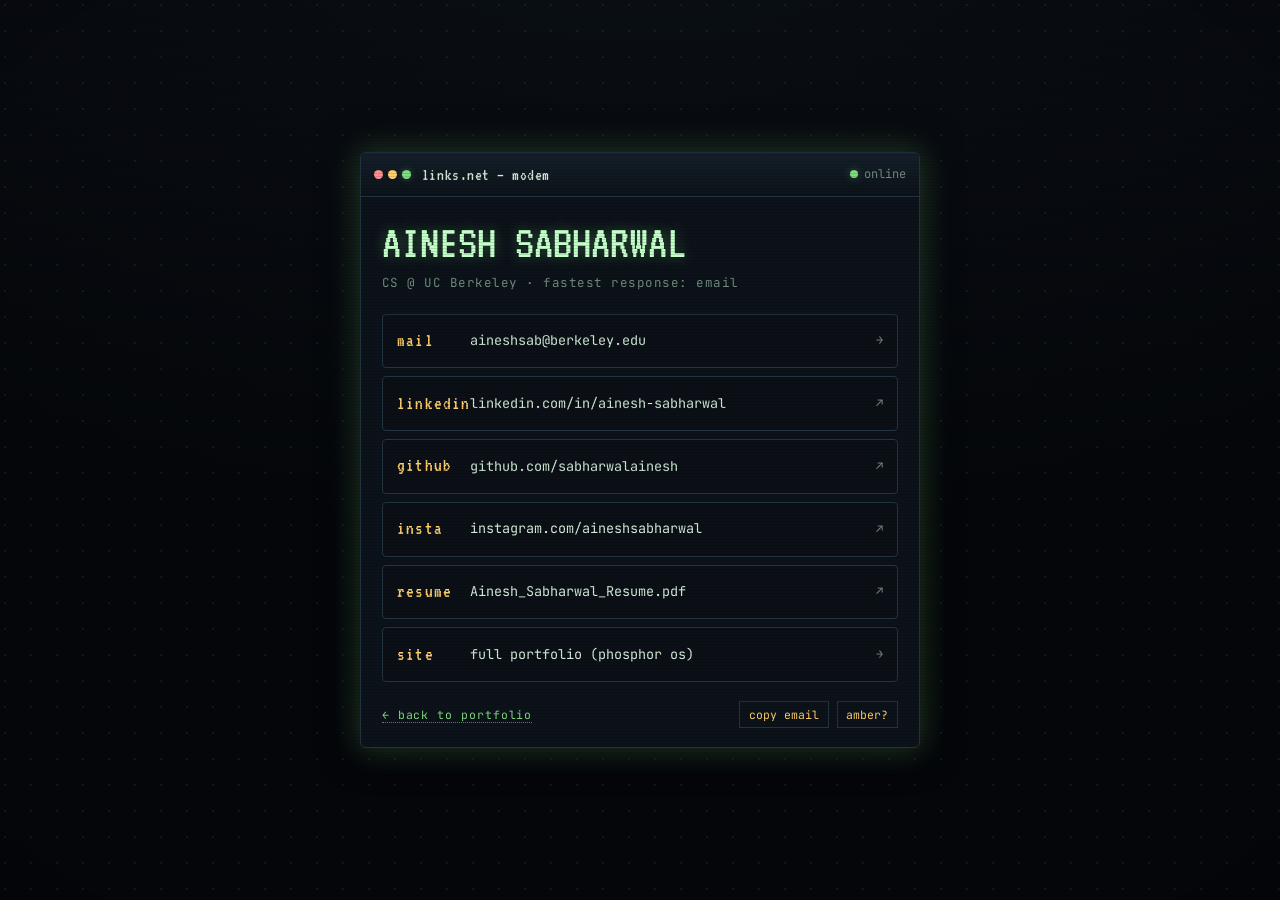
==== links.html @ 6599d20f "feat: header contact links, links page, mobile layout pass - Menubar now shows mail / gh / in / ig s" ====
<!DOCTYPE html>
<html lang="en">
<head>
  <meta charset="UTF-8" />
  <meta name="viewport" content="width=device-width, initial-scale=1.0" />
  <title>Ainesh Sabharwal — Links</title>
  <meta name="description" content="All the ways to reach Ainesh Sabharwal — email, GitHub, LinkedIn, Instagram, resume." />
  <link rel="preconnect" href="https://fonts.googleapis.com" />
  <link rel="preconnect" href="https://fonts.gstatic.com" crossorigin />
  <link href="https://fonts.googleapis.com/css2?family=VT323&family=JetBrains+Mono:wght@400;500;700&display=swap" rel="stylesheet" />
  <link rel="stylesheet" href="style.css" />
  <style>
    body { height: auto; min-height: 100vh; min-height: 100dvh; overflow: auto; }
    .links-page { min-height: 100vh; min-height: 100dvh; display: grid; place-items: center; padding: 4rem 1rem; position: relative; z-index: 1; }
    .links-card { width: min(560px, 100%); background: var(--panel); border: 1px solid var(--edge); border-radius: 6px; box-shadow: 0 0 40px rgba(0,0,0,.5), 0 0 30px var(--phos-glow); overflow: hidden; }
    .links-card .window__bar { display: flex; align-items: center; gap: .7rem; padding: .5rem .8rem; background: linear-gradient(var(--panel-bar), var(--panel)); border-bottom: 1px solid var(--edge); font-size: 12px; }
    .links-body { padding: 1.4rem 1.3rem 1.2rem; }
    .links-name { font-family: var(--font-display); font-size: clamp(34px, 7vw, 48px); color: var(--phos-bright); text-shadow: 0 0 14px var(--phos-glow); line-height: 1; }
    .links-sub { color: var(--ink-dim); font-size: 12.5px; margin-top: .35rem; letter-spacing: .04em; }
    .links-list { list-style: none; margin-top: 1.3rem; display: grid; gap: .5rem; }
    .links-list a { display: grid; grid-template-columns: 7.5ch 1fr auto; align-items: center; gap: .8rem; padding: .7rem .9rem; border: 1px solid var(--edge); border-radius: 4px; background: var(--bg-soft); color: var(--ink); font-size: 13.5px; transition: border-color .15s, background .15s, transform .15s var(--ease), box-shadow .15s; }
    .links-list a:hover { border-color: var(--phos); background: var(--edge-soft); transform: translateX(4px); box-shadow: 0 0 14px var(--phos-glow); }
    .links-list .pk { font-family: var(--font-display); font-size: 19px; color: var(--amber); letter-spacing: .06em; }
    .links-list .val { overflow: hidden; text-overflow: ellipsis; white-space: nowrap; }
    .links-list .arr { color: var(--ink-dim); font-size: 12px; }
    .links-list a:hover .arr { color: var(--phos-bright); }
    .links-foot { margin-top: 1.2rem; display: flex; justify-content: space-between; align-items: center; gap: 1rem; font-size: 11.5px; color: var(--ink-dim); letter-spacing: .08em; flex-wrap: wrap; }
    .links-foot a { color: var(--phos); border-bottom: 1px dotted var(--ink-dim); }
    .links-foot a:hover { color: var(--phos-bright); }
    .links-foot button { background: none; border: 1px solid var(--edge); color: var(--amber); padding: .2rem .55rem; cursor: pointer; font: inherit; }
    .links-foot button:hover { border-color: var(--phos); color: var(--phos-bright); }
    .links-toast { position: fixed; bottom: 1.2rem; left: 50%; transform: translateX(-50%); background: var(--panel); border: 1px solid var(--phos); color: var(--phos-bright); padding: .4rem .9rem; font-size: 12px; border-radius: 4px; opacity: 0; transition: opacity .2s; pointer-events: none; z-index: 5000; }
    .links-toast.show { opacity: 1; }
    @media (max-width: 520px) {
      .links-page { padding: 2.5rem .8rem; }
      .links-body { padding: 1.1rem 1rem 1rem; }
      .links-list a { grid-template-columns: 1fr auto; row-gap: .1rem; padding: .6rem .8rem; }
      .links-list .pk { grid-column: 1 / -1; font-size: 17px; }
      .links-list .val { white-space: normal; overflow-wrap: anywhere; font-size: 13px; }
      .links-list .arr { align-self: end; }
    }
  </style>
</head>
<body data-theme="green">
  <div class="dotgrid" aria-hidden="true"></div>
  <div class="crt-scanlines" aria-hidden="true"></div>
  <div class="crt-vignette" aria-hidden="true"></div>

  <main class="links-page">
    <div class="links-card">
      <div class="window__bar">
        <span class="tb-traffic"><i></i><i></i><i></i></span>
        <span class="tb-title">links.net — modem</span>
        <span class="tb-actions"><i class="dot live"></i>online</span>
      </div>
      <div class="links-body">
        <div class="links-name">AINESH SABHARWAL</div>
        <div class="links-sub">CS @ UC Berkeley · fastest response: email</div>

        <ul class="links-list">
          <li><a href="mailto:aineshsab@berkeley.edu"><span class="pk">mail</span><span class="val">aineshsab@berkeley.edu</span><span class="arr">→</span></a></li>
          <li><a href="https://www.linkedin.com/in/ainesh-sabharwal" target="_blank" rel="noopener"><span class="pk">linkedin</span><span class="val">linkedin.com/in/ainesh-sabharwal</span><span class="arr">↗</span></a></li>
          <li><a href="https://github.com/sabharwalainesh" target="_blank" rel="noopener"><span class="pk">github</span><span class="val">github.com/sabharwalainesh</span><span class="arr">↗</span></a></li>
          <li><a href="https://www.instagram.com/aineshsabharwal/" target="_blank" rel="noopener"><span class="pk">insta</span><span class="val">instagram.com/aineshsabharwal</span><span class="arr">↗</span></a></li>
          <li><a href="Ainesh_Sabharwal_Resume.pdf" target="_blank" rel="noopener"><span class="pk">resume</span><span class="val">Ainesh_Sabharwal_Resume.pdf</span><span class="arr">↗</span></a></li>
          <li><a href="index.html"><span class="pk">site</span><span class="val">full portfolio (phosphor os)</span><span class="arr">→</span></a></li>
        </ul>

        <div class="links-foot">
          <span><a href="index.html">← back to portfolio</a></span>
          <span>
            <button id="copyMail" type="button">copy email</button>
            <button id="themeToggle" type="button">amber?</button>
          </span>
        </div>
      </div>
    </div>
  </main>
  <div class="links-toast" id="toast">copied</div>

  <script>
    const THEMES = ["green", "amber", "cyan"];
    const btn = document.getElementById("themeToggle");
    const label = () => { btn.textContent = THEMES[(THEMES.indexOf(document.body.dataset.theme) + 1) % THEMES.length] + "?"; };
    try { const s = localStorage.getItem("phos-theme"); if (THEMES.includes(s)) document.body.dataset.theme = s; } catch {}
    label();
    btn.addEventListener("click", () => {
      const next = THEMES[(THEMES.indexOf(document.body.dataset.theme) + 1) % THEMES.length];
      document.body.dataset.theme = next; label();
      try { localStorage.setItem("phos-theme", next); } catch {}
    });
    document.getElementById("copyMail").addEventListener("click", async () => {
      const t = document.getElementById("toast");
      try { await navigator.clipboard.writeText("aineshsab@berkeley.edu"); t.textContent = "copied aineshsab@berkeley.edu"; }
      catch { t.textContent = "aineshsab@berkeley.edu"; }
      t.classList.add("show"); setTimeout(() => t.classList.remove("show"), 1600);
    });
  </script>
</body>
</html>
---- style.css ----
/* ============================================================
   PHOSPHOR OS v4 — Ainesh Sabharwal
   Fullscreen snap sections. One app frame on screen at a time.
   Content lives in script.js DATA.
   ============================================================ */

:root {
  --bg: #04060a;
  --bg-soft: #0b1016;
  --panel: #0c1219;
  --panel-bar: #141f29;
  --edge: #223440;
  --edge-soft: #17242e;
  --ink: #d3ecd9;
  --ink-dim: #6f8c7c;
  --phos: #7fdc7f;
  --phos-bright: #c4ffca;
  --phos-glow: rgba(127, 220, 127, 0.35);
  --amber: #ffcf6b;
  --rose: #ff8f8f;
  --font-display: "VT323", "Courier New", monospace;
  --font-mono: "JetBrains Mono", ui-monospace, "Courier New", monospace;
  --ease: cubic-bezier(.2, .75, .2, 1);
  --bar-h: 42px;
  --tick-h: 30px;
}
body[data-theme="amber"] {
  --ink: #f4e6c6; --ink-dim: #a98d5e;
  --phos: #ffbf49; --phos-bright: #ffe3ab; --phos-glow: rgba(255,191,73,.35); --amber: #8fe0d0;
}
body[data-theme="cyan"] {
  --ink: #d0eef4; --ink-dim: #6d9aa2;
  --phos: #5fe6ff; --phos-bright: #bff5ff; --phos-glow: rgba(95,230,255,.35); --amber: #ff9ce0;
}

* { box-sizing: border-box; margin: 0; padding: 0; }
html { scroll-behavior: smooth; }
body {
  height: 100vh; height: 100dvh; overflow: hidden;      /* screens container scrolls, not body */
  background: radial-gradient(130% 100% at 50% -10%, var(--bg-soft), var(--bg) 70%);
  color: var(--ink);
  font-family: var(--font-mono);
  font-size: 15px; line-height: 1.6;
}
::selection { background: var(--phos); color: #04120a; }
a { color: var(--phos-bright); text-decoration: none; border-bottom: 1px dotted var(--ink-dim); transition: border-color .15s; }
a:hover { border-bottom-color: var(--phos-bright); }
code { font-family: var(--font-mono); background: color-mix(in srgb, var(--phos) 12%, transparent); border: 1px solid var(--edge); padding: .04em .4em; border-radius: 3px; color: var(--phos-bright); }
button { font: inherit; }

/* ===================== BOOT ===================== */
.boot { position: fixed; inset: 0; z-index: 9999; background: var(--bg); padding: 9vh 7vw; display: flex; flex-direction: column; gap: 1.4rem; transition: opacity .45s ease, visibility .45s; }
.boot.done { opacity: 0; visibility: hidden; pointer-events: none; }
.boot__log { white-space: pre-wrap; max-width: 68ch; color: var(--phos); text-shadow: 0 0 6px var(--phos-glow); font-size: 14px; }
.boot__bar { width: min(340px, 70vw); height: 13px; border: 1px solid var(--phos); padding: 2px; }
.boot__bar span { display: block; height: 100%; width: 0; background: var(--phos); box-shadow: 0 0 10px var(--phos-glow); transition: width .2s linear; }
.boot__hint { color: var(--ink-dim); font-size: 12px; letter-spacing: .16em; }

/* ===================== GLOBAL FX ===================== */
.crt-power { position: fixed; inset: 0; z-index: 9000; pointer-events: none; background: #fff; opacity: 0; }
.crt-power.fire { animation: powerOn .55s var(--ease) forwards; }
@keyframes powerOn { 0%{opacity:0;transform:scaleY(.002)} 8%{opacity:.9;transform:scaleY(.004)} 35%{opacity:.7;transform:scaleY(1)} 100%{opacity:0;transform:scaleY(1)} }

.crt-scanlines, .crt-vignette, .crt-flicker { position: fixed; inset: 0; pointer-events: none; z-index: 5000; }
.crt-scanlines { background: repeating-linear-gradient(to bottom, transparent 0 2px, rgba(0,0,0,.26) 2px 3px); mix-blend-mode: multiply; opacity: .5; }
.crt-vignette { background: radial-gradient(125% 125% at 50% 50%, transparent 52%, rgba(0,0,0,.6) 100%); }
.crt-flicker { background: var(--phos); opacity: 0; mix-blend-mode: overlay; animation: flick 7s steps(1) infinite; }
@keyframes flick { 0%,96%,100%{opacity:0} 97%{opacity:.02} 98%{opacity:.05} 99%{opacity:.02} }

/* dot grid drifting behind everything */
.dotgrid {
  position: fixed; inset: -60px; pointer-events: none; z-index: 0;
  background-image: radial-gradient(color-mix(in srgb, var(--phos) 18%, transparent) 1px, transparent 1.6px);
  background-size: 26px 26px;
  animation: drift 40s linear infinite;
  opacity: .5;
}
@keyframes drift { to { transform: translate(26px, 26px); } }

/* cursor spotlight */
.spotlight {
  position: fixed; inset: 0; pointer-events: none; z-index: 1;
  background: radial-gradient(360px circle at var(--mx, 50%) var(--my, 40%),
    color-mix(in srgb, var(--phos) 7%, transparent), transparent 70%);
}

/* ===================== MENU BAR ===================== */
.menubar {
  position: fixed; top: 0; left: 0; right: 0; z-index: 4000; height: var(--bar-h);
  display: flex; align-items: center; gap: .9rem;
  padding: 0 1.1rem;
  background: linear-gradient(var(--panel-bar), var(--panel));
  border-bottom: 1px solid var(--edge);
  font-size: 13px;
}
.menubar__logo { font-family: var(--font-display); font-size: 24px; color: var(--phos-bright); text-shadow: 0 0 8px var(--phos-glow); }
.crumbs { display: flex; align-items: center; gap: .4rem; color: var(--ink-dim); letter-spacing: .03em; overflow: hidden; white-space: nowrap; }
.crumbs i { color: var(--edge); font-style: normal; }
.crumbs__file { color: var(--phos-bright) !important; text-shadow: 0 0 6px var(--phos-glow); }
.menubar__links { display: flex; align-items: center; gap: .15rem; margin-left: .4rem; font-size: 12px; letter-spacing: .06em; }
.menubar__links a { color: var(--ink-dim); border: 1px solid transparent; border-bottom: 1px solid transparent; padding: .18rem .45rem; border-radius: 3px; transition: color .15s, border-color .15s, background .15s; }
.menubar__links a:hover { color: var(--phos-bright); background: var(--edge-soft); border-color: var(--edge); text-shadow: 0 0 6px var(--phos-glow); }
.menubar__links a::before { content: "["; color: var(--edge); }
.menubar__links a::after { content: "]"; color: var(--edge); }
.menubar__links-all { color: var(--amber) !important; }
.menubar__right { margin-left: auto; display: flex; align-items: center; gap: 1rem; }
.menubar__clock { font-family: var(--font-display); font-size: 20px; color: var(--phos); text-shadow: 0 0 8px var(--phos-glow); letter-spacing: .08em; }
#themeToggle { background: none; border: 1px solid var(--edge); color: var(--amber); padding: .2rem .55rem; cursor: pointer; }
#themeToggle:hover { border-color: var(--phos); color: var(--phos-bright); }
.menubar__progress { position: absolute; left: 0; bottom: -1px; height: 2px; width: 0; background: var(--phos); box-shadow: 0 0 8px var(--phos-glow); transition: width .15s linear; }

/* ---- mobile jump strip (hidden on desktop) ---- */
.mobilenav { display: none; }

/* ===================== LAYOUT ===================== */
.layout { position: relative; z-index: 2; height: 100vh; height: 100dvh; padding-top: var(--bar-h); display: grid; grid-template-columns: 210px minmax(0, 1fr); }

/* ---- file tree ---- */
.filetree {
  border-right: 1px solid var(--edge);
  padding: 1rem .5rem calc(var(--tick-h) + 1rem);
  font-size: 13px;
  display: flex; flex-direction: column;
  overflow-y: auto;
}
.filetree__head, .filetree__foot { color: var(--ink-dim); font-size: 11px; letter-spacing: .12em; padding: .2rem .6rem; }
.filetree__foot { border-top: 1px solid var(--edge-soft); padding-top: .6rem; }
.filetree__ascii { margin: auto .6rem 0; color: var(--edge); font-size: 11px; line-height: 1.25; text-align: center; user-select: none; }
.filetree ul { list-style: none; margin-top: .6rem; display: flex; flex-direction: column; gap: .1rem; }
.filetree li { display: flex; align-items: center; gap: .45rem; padding: .32rem .6rem; border-radius: 4px; cursor: pointer; color: var(--ink-dim); transition: color .15s, background .15s, transform .15s var(--ease); }
.filetree li .cur { opacity: 0; color: var(--phos); transform: translateX(-4px); transition: opacity .15s, transform .2s var(--ease); }
.filetree li .fi { color: var(--edge); width: 1.2em; text-align: center; transition: color .15s; }
.filetree li:hover { color: var(--ink); background: var(--edge-soft); }
.filetree li.is-active { color: var(--phos-bright); background: color-mix(in srgb, var(--phos) 9%, transparent); transform: translateX(3px); }
.filetree li.is-active .cur { opacity: 1; transform: translateX(0); }
.filetree li.is-active .fi { color: var(--phos); }

/* ---- fullscreen snapping screens: only one frame visible ---- */
.screens {
  height: calc(100vh - var(--bar-h)); height: calc(100dvh - var(--bar-h));
  overflow-y: auto;
  scroll-snap-type: y mandatory;
  scrollbar-width: none;
}
.screens::-webkit-scrollbar { display: none; }
.screen {
  height: calc(100vh - var(--bar-h)); height: calc(100dvh - var(--bar-h));
  scroll-snap-align: start;
  display: flex; align-items: center; justify-content: center;
  padding: 2.2rem 2rem calc(var(--tick-h) + 2rem);
}

/* ===================== WINDOW ===================== */
.window {
  width: min(760px, 100%);
  max-height: 100%;
  display: flex; flex-direction: column;
  background: var(--panel); border: 1px solid var(--edge); border-radius: 7px;
  box-shadow: 0 20px 60px rgba(0,0,0,.5);
  overflow: hidden;
  opacity: 0; transform: translateY(46px) scale(.96); filter: blur(8px);
  transition: opacity .7s var(--ease), transform .7s var(--ease), filter .7s var(--ease), box-shadow .4s, border-color .4s;
}
.window--hero { width: min(820px, 100%); }
.screen.is-on .window {
  opacity: 1;
  transform: perspective(1100px) rotateX(var(--rx, 0deg)) rotateY(var(--ry, 0deg));
  filter: none;
  box-shadow: 0 22px 74px rgba(0,0,0,.62), 0 0 44px -12px var(--phos-glow);
  border-color: color-mix(in srgb, var(--phos) 32%, var(--edge));
  transition: opacity .7s var(--ease), filter .7s var(--ease), box-shadow .4s, border-color .4s, transform .18s ease-out;
}

.window__bar {
  position: relative; display: flex; align-items: center; gap: .6rem;
  padding: .45rem .8rem;
  background: linear-gradient(var(--panel-bar), #0f1720);
  border-bottom: 1px solid var(--edge);
  user-select: none; font-size: 12.5px;
  flex-shrink: 0;
}
.window__bar::after { content: ""; position: absolute; inset: 0; background: linear-gradient(90deg, transparent, var(--phos-glow), transparent); transform: translateX(-110%); pointer-events: none; }
.screen.is-on .window__bar::after { animation: sweep 1s var(--ease) .15s 1; }
@keyframes sweep { to { transform: translateX(110%); } }

.tb-traffic { display: flex; gap: 5px; }
.tb-traffic i { width: 9px; height: 9px; border-radius: 50%; background: var(--edge); display: block; }
.tb-traffic i:nth-child(1) { background: var(--rose); }
.tb-traffic i:nth-child(2) { background: var(--amber); }
.tb-traffic i:nth-child(3) { background: var(--phos); box-shadow: 0 0 6px var(--phos-glow); }
.tb-title { font-family: var(--font-display); font-size: 17px; color: var(--ink); letter-spacing: .03em; white-space: nowrap; overflow: hidden; text-overflow: ellipsis; }
.tb-menu { color: var(--ink-dim); }
.tb-actions { margin-left: auto; color: var(--ink-dim); display: flex; align-items: center; gap: .4rem; white-space: nowrap; }
.dot { width: 8px; height: 8px; border-radius: 50%; background: var(--edge); display: inline-block; }
.dot.live { background: var(--phos); box-shadow: 0 0 8px var(--phos-glow); animation: pulse 1.6s ease-in-out infinite; }
@keyframes pulse { 50% { opacity: .35; } }

.window__body { padding: 1.3rem 1.4rem 1.5rem; overflow-y: auto; }
.window__body::-webkit-scrollbar { width: 8px; }
.window__body::-webkit-scrollbar-thumb { background: var(--edge); }

/* headings */
h2.decode { font-family: var(--font-display); font-size: 24px; color: var(--phos-bright); text-shadow: 0 0 10px var(--phos-glow); margin-bottom: 1rem; letter-spacing: .04em; min-height: 1.1em; }

/* staggered reveal children */
.meter, .trophy, .ports li, .folder {
  opacity: 0; transform: translateY(16px);
  transition: opacity .5s var(--ease), transform .5s var(--ease);
}
.screen.is-on .meter, .screen.is-on .trophy, .screen.is-on .ports li, .screen.is-on .folder {
  opacity: 1; transform: none; transition-delay: calc(.3s + var(--i,0) * .07s);
}

/* ===================== HERO / SHELL ===================== */
.hero__ascii {
  font-family: var(--font-mono);
  font-size: clamp(6px, 1.55vw, 13px);
  line-height: 1.15;
  color: var(--phos-bright);
  text-shadow: 0 0 12px var(--phos-glow);
  white-space: pre; overflow-x: auto;
  margin-bottom: .9rem;
}
.glitchable.glitch { animation: glitch .28s steps(2) 3; }
@keyframes glitch {
  0% { transform: translate(0); text-shadow: 0 0 12px var(--phos-glow); }
  25% { transform: translate(-3px, 1px); text-shadow: 3px 0 var(--rose), -3px 0 var(--amber); }
  50% { transform: translate(3px, -1px); text-shadow: -3px 0 var(--rose), 3px 0 var(--phos); }
  100% { transform: translate(0); }
}
.hero__sub { white-space: pre-wrap; color: var(--phos); text-shadow: 0 0 6px var(--phos-glow); font-size: 14px; margin-bottom: .8rem; min-height: 3.2em; }
.hero__sub .accent { color: var(--phos-bright); font-weight: 700; }
.hero__sub .amber { color: var(--amber); }

.term__live { display: flex; align-items: baseline; gap: .5ch; flex-wrap: wrap; font-size: 14px; }
.term__prompt { color: var(--amber); white-space: nowrap; }
.term__input { flex: 1; min-width: 4ch; color: var(--phos-bright); outline: none; caret-color: transparent; word-break: break-word; }
.term__caret { color: var(--phos-bright); animation: blink 1s steps(1) infinite; margin-left: -.4ch; }
@keyframes blink { 50% { opacity: 0; } }
.term__scrollout { max-height: 60vh; overflow-y: auto; font-size: 14px; }
.term__tip { margin-top: .85rem; color: var(--ink-dim); font-size: 12px; }
.term__echo { color: var(--ink-dim); margin-top: .5rem; }
.term__echo b { color: var(--amber); font-weight: 400; }
.term__out { white-space: pre-wrap; color: var(--ink); margin: .25rem 0 .5rem; }
.term__out .k { color: var(--phos-bright); }

/* ===================== EDITOR ===================== */
.editor { display: flex; border: 1px solid var(--edge); border-radius: 5px; background: #060b0f; overflow: hidden; }
.editor__gutter { padding: .9rem .6rem; text-align: right; color: var(--edge); background: var(--bg-soft); border-right: 1px solid var(--edge); user-select: none; font-size: 13px; white-space: pre; min-width: 3ch; }
.editor__code { padding: .9rem 1rem; font-size: 13.5px; white-space: pre-wrap; color: var(--ink); min-height: 9em; flex: 1; }
.editor__code .kw { color: var(--amber); }
.editor__code .str { color: var(--phos-bright); }
.editor__code .cm { color: var(--ink-dim); }
.editor__code .cursor { background: var(--phos); color: #04120a; animation: blink 1s steps(1) infinite; }
.editor__statusbar { display: flex; gap: 1.2rem; margin-top: .5rem; font-size: 11px; letter-spacing: .1em; color: var(--ink-dim); }
.editor__hint { margin-left: auto; }

/* ===================== MONITOR ===================== */
.meters { display: flex; flex-direction: column; gap: .9rem; }
.meter { display: grid; grid-template-columns: 5.5rem 1fr; grid-template-rows: auto auto; gap: .2rem .8rem; align-items: center; }
.meter__label { font-family: var(--font-display); font-size: 17px; color: var(--amber); grid-row: 1 / 3; }
.meter__track { height: 12px; border: 1px solid var(--edge); background: var(--bg-soft); position: relative; overflow: hidden; }
.meter__fill { position: absolute; inset: 0 100% 0 0; background: repeating-linear-gradient(90deg, var(--phos) 0 6px, transparent 6px 9px); box-shadow: 0 0 12px var(--phos-glow); transition: inset 1.1s var(--ease); }
.screen.is-on .meter__fill { inset: 0 calc(100% - var(--pct)) 0 0; }
.meter__val { font-size: 12px; color: var(--ink-dim); }
.monitor__graph { margin-top: 1.1rem; color: var(--phos); text-shadow: 0 0 6px var(--phos-glow); font-size: 11px; line-height: 1.1; white-space: pre; overflow: hidden; opacity: .8; }

/* ===================== VHS ===================== */
.window--vhs { width: min(680px, 100%); }
.vhs__counter { font-family: var(--font-display); font-size: 17px; color: var(--amber); letter-spacing: .1em; }
.vhs__screen {
  position: relative; border: 1px solid var(--edge); border-radius: 6px;
  background: #030905; min-height: 250px; overflow: hidden;
  box-shadow: inset 0 0 60px rgba(0,0,0,.8), inset 0 0 24px -8px var(--phos-glow);
}
.vhs__static {
  position: absolute; inset: 0; opacity: .12; pointer-events: none;
  background-image: repeating-conic-gradient(#fff 0% .0001%, #000 .0002% .0003%);
  background-size: 170px 170px;
  animation: staticJitter .18s steps(3) infinite;
}
@keyframes staticJitter { 0%{transform:translate(0,0)} 33%{transform:translate(-40px,20px)} 66%{transform:translate(30px,-30px)} 100%{transform:translate(0,0)} }
.vhs__tracking {
  position: absolute; left: 0; right: 0; height: 26px; top: -30px;
  background: linear-gradient(rgba(255,255,255,.16), rgba(255,255,255,.02));
  filter: blur(1px); pointer-events: none; opacity: 0;
}
.vhs__tracking.roll { animation: trackroll .7s linear 1; }
@keyframes trackroll { 0% { top: -10%; opacity: 1; } 100% { top: 110%; opacity: 1; } }
.vhs__osd { position: absolute; top: .7rem; left: .9rem; right: .9rem; display: flex; justify-content: space-between; font-family: var(--font-display); font-size: 18px; color: #fff; text-shadow: 0 0 8px rgba(255,255,255,.7); letter-spacing: .1em; z-index: 2; }
.vhs__content { position: relative; z-index: 1; padding: 3.2rem 1.4rem 1.6rem; }
.vhs__role { font-family: var(--font-display); font-size: clamp(22px, 3.4vw, 32px); color: var(--phos-bright); text-shadow: 0 0 14px var(--phos-glow); }
.vhs__org { color: var(--amber); margin-top: .1rem; }
.vhs__when { color: var(--ink-dim); font-size: 12px; margin-top: .1rem; }
.vhs__note { color: var(--ink); font-size: 13.5px; margin-top: .8rem; max-width: 52ch; }
.vhs__deck { margin-top: .9rem; display: flex; align-items: center; gap: 1rem; }
.vhs__buttons { display: flex; gap: .4rem; }
.vhs__buttons button {
  background: linear-gradient(#1a2732, #0e161d); border: 1px solid var(--edge); color: var(--ink);
  width: 46px; height: 34px; border-radius: 4px; cursor: pointer; font-size: 13px;
  box-shadow: 0 3px 0 #060b0f;
  transition: transform .08s, box-shadow .08s, color .15s, border-color .15s;
}
.vhs__buttons button:hover { color: var(--phos-bright); border-color: var(--phos); }
.vhs__buttons button:active { transform: translateY(2px); box-shadow: 0 1px 0 #060b0f; }
.vhs__timeline { flex: 1; display: flex; gap: 5px; }
.vhs__seg { flex: 1; height: 10px; border: 1px solid var(--edge); background: var(--bg-soft); cursor: pointer; transition: background .2s, box-shadow .2s; }
.vhs__seg.done { background: color-mix(in srgb, var(--phos) 35%, transparent); }
.vhs__seg.cur { background: var(--phos); box-shadow: 0 0 10px var(--phos-glow); }

/* ===================== FINDER ===================== */
.finder { display: grid; grid-template-columns: 1.05fr 1fr; gap: 1rem; }
.finder__grid { display: grid; grid-template-columns: repeat(auto-fill, minmax(112px, 1fr)); gap: .6rem; align-content: start; }
.folder { border: 1px solid var(--edge); border-radius: 5px; background: var(--bg-soft); padding: .8rem .6rem; cursor: pointer; text-align: center; transition: transform .14s var(--ease), border-color .14s, box-shadow .14s, background .14s, opacity .5s var(--ease); }
.folder:hover { transform: translateY(-4px) !important; border-color: var(--phos); box-shadow: 0 10px 22px -8px var(--phos-glow); }
.folder.is-sel { border-color: var(--phos); background: color-mix(in srgb, var(--phos) 10%, transparent); }
.folder__ico { font-family: var(--font-display); font-size: 30px; color: var(--amber); line-height: 1; }
.folder.is-sel .folder__ico { color: var(--phos-bright); text-shadow: 0 0 10px var(--phos-glow); }
.folder__name { font-size: 12px; margin-top: .35rem; color: var(--ink); word-break: break-word; }
.folder__tag { font-size: 10px; color: var(--ink-dim); }
.finder__preview { border: 1px solid var(--edge); border-radius: 5px; background: #060b0f; padding: 1rem; font-size: 13px; min-height: 200px; }
.finder__hint { color: var(--ink-dim); }
.finder__preview h3 { font-family: var(--font-display); font-size: 21px; color: var(--phos-bright); text-shadow: 0 0 8px var(--phos-glow); margin-bottom: .1rem; }
.finder__preview .sub { color: var(--amber); font-size: 11px; margin-bottom: .6rem; }
.finder__preview pre { white-space: pre-wrap; color: var(--ink-dim); }
.finder__preview a { font-size: 12px; display: inline-block; margin-top: .6rem; }

/* ===================== TROPHIES ===================== */
.trophies { display: grid; grid-template-columns: repeat(auto-fill, minmax(190px, 1fr)); gap: .7rem; }
.trophy { position: relative; overflow: hidden; border: 1px solid var(--edge); border-radius: 6px; background: var(--bg-soft); padding: .9rem; display: flex; gap: .7rem; align-items: flex-start; }
.trophy::after { content: ""; position: absolute; top: 0; left: -60%; width: 40%; height: 100%; background: linear-gradient(105deg, transparent, rgba(255,255,255,.18), transparent); transform: skewX(-18deg); }
.screen.is-on .trophy::after { animation: shine 1.1s var(--ease) both; animation-delay: calc(.6s + var(--i,0) * .1s); }
@keyframes shine { to { left: 130%; } }
.trophy__ico { font-family: var(--font-display); font-size: 28px; color: var(--amber); line-height: 1; }
.trophy__txt { font-size: 13px; }
.trophy__txt b { color: var(--phos-bright); display: block; font-weight: 500; }
.trophy__txt span { color: var(--ink-dim); }

/* ===================== NET ===================== */
.net__status { white-space: pre-wrap; color: var(--phos); text-shadow: 0 0 6px var(--phos-glow); font-size: 13px; min-height: 5.5em; margin-bottom: 1rem; }
#netLed.ok { background: var(--phos); box-shadow: 0 0 8px var(--phos-glow); }
.ports { list-style: none; display: flex; flex-direction: column; gap: .55rem; }
.ports li { display: flex; }
.ports a { flex: 1; display: flex; align-items: center; gap: .7rem; border: 1px solid var(--edge); border-radius: 4px; padding: .55rem .8rem; }
.ports a:hover { background: color-mix(in srgb, var(--phos) 7%, transparent); border-color: var(--phos); }
.ports .jack { width: 10px; height: 10px; border-radius: 50%; background: var(--phos); box-shadow: 0 0 8px var(--phos-glow); flex-shrink: 0; }
.ports .pk { color: var(--amber); width: 5rem; flex-shrink: 0; font-size: 12px; }
.net__ascii { margin-top: 1.1rem; color: var(--edge); font-size: 12px; line-height: 1.3; user-select: none; }

/* ===================== TICKER ===================== */
.ticker {
  position: fixed; left: 0; right: 0; bottom: 0; z-index: 4000; height: var(--tick-h);
  background: linear-gradient(#0f1720, var(--panel-bar));
  border-top: 1px solid var(--edge);
  overflow: hidden; display: flex; align-items: center;
}
.ticker__track {
  display: inline-flex; gap: 3rem; white-space: nowrap;
  font-size: 12px; color: var(--ink-dim); letter-spacing: .06em;
  animation: tick 30s linear infinite;
  padding-left: 100%;
}
.ticker__track b { color: var(--phos); font-weight: 400; }
.ticker__track em { color: var(--amber); font-style: normal; }
@keyframes tick { to { transform: translateX(-100%); } }
.ticker:hover .ticker__track { animation-play-state: paused; }

/* ===================== JUICE ===================== */
.squash { transform: scale(.94) !important; transition: transform .07s !important; }

#sfxToggle { background: none; border: 1px solid var(--edge); color: var(--ink-dim); padding: .2rem .55rem; cursor: pointer; transition: color .15s, border-color .15s, box-shadow .15s; }
#sfxToggle.is-on { color: var(--phos-bright); border-color: var(--phos); box-shadow: 0 0 12px -4px var(--phos-glow); }
#sfxToggle:hover { border-color: var(--phos); }

/* file tree rows: sliding underline + glow */
.filetree li { position: relative; }
.filetree li::after {
  content: ""; position: absolute; left: .6rem; right: 100%; bottom: 2px; height: 1px;
  background: var(--phos); box-shadow: 0 0 6px var(--phos-glow);
  transition: right .25s var(--ease);
}
.filetree li:hover::after { right: .6rem; }

/* traffic lights grow on bar hover */
.window__bar:hover .tb-traffic i { transform: scale(1.25); }
.tb-traffic i { transition: transform .15s var(--ease); }

/* folders: icon bounce + wiggle on hover */
.folder__ico { transition: transform .18s var(--ease); }
.folder:hover .folder__ico { animation: icobounce .4s var(--ease); color: var(--phos-bright); }
@keyframes icobounce { 30% { transform: translateY(-5px) rotate(-4deg) scale(1.12); } 60% { transform: translateY(1px) rotate(3deg); } 100% { transform: none; } }

/* trophies: lift + glow on hover */
.trophy { transition: opacity .5s var(--ease), transform .5s var(--ease), border-color .18s, box-shadow .18s; }
.trophy:hover { transform: translateY(-4px) rotate(-.5deg) !important; border-color: var(--amber); box-shadow: 0 12px 26px -10px rgba(255, 207, 107, .35); }
.trophy:hover .trophy__ico { animation: icobounce .45s var(--ease); }

/* ports: jack blinks + arrow slides in on hover */
.ports a { position: relative; overflow: hidden; transition: border-color .15s, background .15s, transform .15s var(--ease); }
.ports a:hover { transform: translateX(4px); }
.ports a::after { content: "→"; position: absolute; right: .8rem; opacity: 0; transform: translateX(-8px); transition: opacity .18s, transform .18s var(--ease); color: var(--phos-bright); }
.ports a:hover::after { opacity: 1; transform: none; }
.ports a:hover .jack { animation: pulse .5s ease-in-out infinite; }

/* vhs buttons: LED strip under active hover */
.vhs__buttons button { position: relative; }
.vhs__buttons button::after { content: ""; position: absolute; left: 20%; right: 20%; bottom: 3px; height: 2px; background: var(--phos); opacity: 0; box-shadow: 0 0 6px var(--phos-glow); transition: opacity .15s; }
.vhs__buttons button:hover::after { opacity: 1; }

/* meter tracks shimmer on hover */
.meter:hover .meter__fill { filter: brightness(1.4); }
.meter__fill { transition: inset 1.1s var(--ease), filter .2s; }

/* menubar clock breathes */
.menubar__clock { animation: breathe 4s ease-in-out infinite; }
@keyframes breathe { 50% { text-shadow: 0 0 14px var(--phos-glow), 0 0 4px var(--phos-glow); } }

/* links get a scanline flash */
a, button { -webkit-tap-highlight-color: transparent; }

/* ===================== RESPONSIVE ===================== */
@media (max-width: 860px) {
  :root { --bar-h: 40px; --tick-h: 26px; }
  .menubar { padding: 0 .7rem; gap: .5rem; font-size: 12px; }
  .menubar__logo { font-size: 20px; }
  .crumbs span:not(.crumbs__file), .crumbs i { display: none; }
  .crumbs::before { content: "…/"; color: var(--edge); }
  .menubar__links { margin-left: 0; }
  .menubar__links a:not(.menubar__links-all) { display: none; }
  .menubar__links a { padding: .15rem .3rem; }
  .menubar__right { gap: .5rem; }
  .menubar__clock { display: none; }
  #sfxToggle, #themeToggle { padding: .15rem .4rem; font-size: 11px; }

  .layout { grid-template-columns: 1fr; }
  .filetree { display: none; }

  /* horizontal jump strip pinned under the menubar */
  .mobilenav {
    display: flex; gap: .35rem; position: fixed; top: var(--bar-h); left: 0; right: 0; z-index: 3900;
    padding: .35rem .6rem; overflow-x: auto; scrollbar-width: none; -webkit-overflow-scrolling: touch;
    background: color-mix(in srgb, var(--panel) 88%, transparent); backdrop-filter: blur(6px);
    border-bottom: 1px solid var(--edge);
  }
  .mobilenav::-webkit-scrollbar { display: none; }
  .mobilenav button {
    flex: 0 0 auto; background: none; border: 1px solid var(--edge); border-radius: 999px;
    color: var(--ink-dim); font: inherit; font-size: 11px; letter-spacing: .04em; padding: .2rem .6rem; cursor: pointer;
    transition: color .15s, border-color .15s, background .15s;
  }
  .mobilenav button.on { color: var(--phos-bright); border-color: var(--phos); background: var(--edge-soft); text-shadow: 0 0 6px var(--phos-glow); }
  .screens { scroll-snap-type: y proximity; }
  .screen { padding: 2.6rem .6rem calc(var(--tick-h) + .6rem); }

  .window { width: 100%; border-radius: 6px; }
  .window__body { padding: .9rem .85rem 1rem; }
  .tb-title { font-size: 15px; }
  .tb-menu { display: none; }
  h2.decode { font-size: 21px; }

  .hero__ascii { font-size: clamp(4px, 2.05vw, 10px); margin-bottom: .6rem; }
  .hero__sub, .term__live { font-size: 13px; }
  .term__tip { font-size: 11px; }
  .editor__code { font-size: 12.5px; padding: .7rem .7rem; }
  .editor__gutter { padding: .7rem .4rem; font-size: 12px; }
  .editor__statusbar { gap: .7rem; flex-wrap: wrap; }
  .editor__hint { display: none; }

  .meter__label { font-size: 15px; }
  .monitor__graph { font-size: 9px; }

  .vhs__screen { min-height: 210px; }
  .vhs__content { padding: 2.6rem .9rem 1.1rem; }
  .vhs__osd { font-size: 15px; left: .6rem; right: .6rem; top: .5rem; }
  .vhs__role { font-size: clamp(20px, 6.2vw, 28px); }
  .vhs__note { font-size: 12.5px; }
  .vhs__deck { flex-wrap: wrap; gap: .6rem; }
  .vhs__buttons button { width: 40px; height: 32px; }

  .finder { grid-template-columns: 1fr; }
  .finder__grid { grid-template-columns: repeat(auto-fill, minmax(88px, 1fr)); gap: .45rem; }
  .folder__ico { font-size: 24px; }
  .finder__preview { min-height: 0; padding: .8rem; }
  .finder__preview pre { font-size: 12px; }

  .trophies { grid-template-columns: 1fr; gap: .5rem; }
  .trophy { padding: .7rem; }

  .net__status { font-size: 12px; min-height: 0; }
  .ports { gap: .45rem; }
  .ports a { padding: .5rem .6rem; font-size: 12.5px; min-width: 0; }
  .ports a > :last-child { overflow: hidden; text-overflow: ellipsis; white-space: nowrap; }
  .ports .pk { width: 4.4rem; }
  .net__ascii { display: none; }

  .ticker__track { font-size: 11px; gap: 2rem; animation-duration: 22s; }
}
@media (max-width: 420px) {
  .crumbs { display: none; }
  .screen { padding-left: .4rem; padding-right: .4rem; }
}
@media (hover: none) {
  .menubar__links a, .ports a, .folder, .vhs__buttons button, .mobilenav button { -webkit-tap-highlight-color: transparent; }
  .spotlight { display: none; }
}

@media (prefers-reduced-motion: reduce) {
  *, *::before, *::after { animation-duration: .001ms !important; animation-iteration-count: 1 !important; transition-duration: .001ms !important; }
  .window { opacity: 1; transform: none; filter: none; }
  .meter, .trophy, .ports li, .folder { opacity: 1; transform: none; }
  .meter__fill { inset: 0 calc(100% - var(--pct)) 0 0; }
  .dotgrid, .crt-flicker, .crt-power, .vhs__static { display: none; }
  .screens { scroll-snap-type: none; }
}
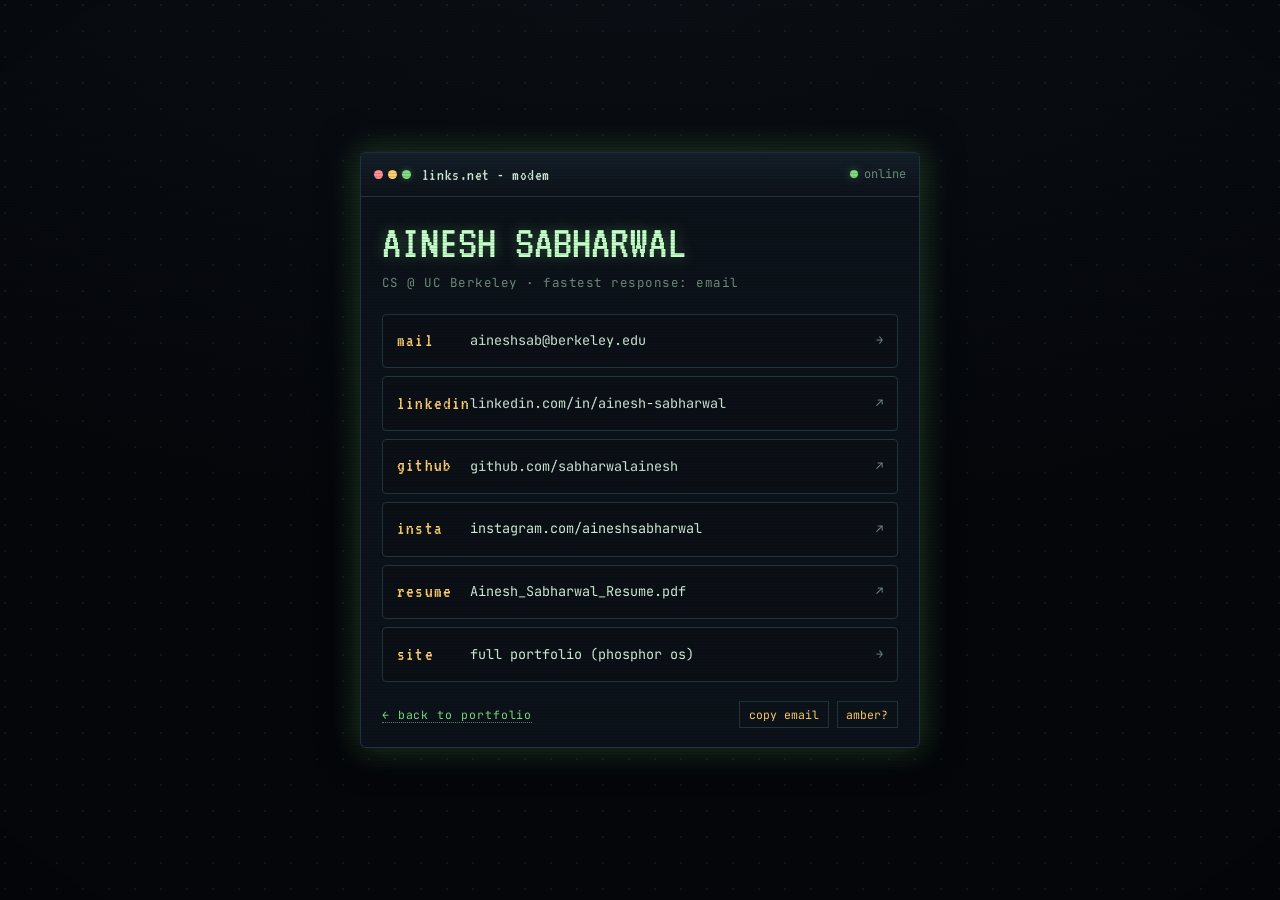
==== commit eb701bb6: "feat: centred terminal with 'hi, i'm' banner; wheel over windows; video chapters on scroll - Termina" ====
--- a/links.html
+++ b/links.html
@@ -3,8 +3,8 @@
 <head>
   <meta charset="UTF-8" />
   <meta name="viewport" content="width=device-width, initial-scale=1.0" />
-  <title>Ainesh Sabharwal — Links</title>
-  <meta name="description" content="All the ways to reach Ainesh Sabharwal — email, GitHub, LinkedIn, Instagram, resume." />
+  <title>Ainesh Sabharwal - Links</title>
+  <meta name="description" content="All the ways to reach Ainesh Sabharwal - email, GitHub, LinkedIn, Instagram, resume." />
   <link rel="preconnect" href="https://fonts.googleapis.com" />
   <link rel="preconnect" href="https://fonts.gstatic.com" crossorigin />
   <link href="https://fonts.googleapis.com/css2?family=VT323&family=JetBrains+Mono:wght@400;500;700&display=swap" rel="stylesheet" />
@@ -50,7 +50,7 @@
     <div class="links-card">
       <div class="window__bar">
         <span class="tb-traffic"><i></i><i></i><i></i></span>
-        <span class="tb-title">links.net — modem</span>
+        <span class="tb-title">links.net - modem</span>
         <span class="tb-actions"><i class="dot live"></i>online</span>
       </div>
       <div class="links-body">
--- a/style.css
+++ b/style.css
@@ -113,7 +113,7 @@
 .mobilenav { display: none; }
 
 /* ===================== LAYOUT ===================== */
-.layout { position: relative; z-index: 2; height: 100vh; height: 100dvh; padding-top: var(--bar-h); display: grid; grid-template-columns: 210px minmax(0, 1fr); }
+.layout { position: relative; z-index: 2; height: 100vh; height: 100dvh; padding-top: var(--bar-h); display: grid; grid-template-columns: minmax(0, 1fr); }
 
 /* ---- file tree ---- */
 .filetree {
@@ -136,40 +136,100 @@
 .filetree li.is-active .fi { color: var(--phos); }
 
 /* ---- fullscreen snapping screens: only one frame visible ---- */
-.screens {
-  height: calc(100vh - var(--bar-h)); height: calc(100dvh - var(--bar-h));
-  overflow-y: auto;
-  scroll-snap-type: y mandatory;
-  scrollbar-width: none;
-}
-.screens::-webkit-scrollbar { display: none; }
-.screen {
-  height: calc(100vh - var(--bar-h)); height: calc(100dvh - var(--bar-h));
-  scroll-snap-align: start;
-  display: flex; align-items: center; justify-content: center;
-  padding: 2.2rem 2rem calc(var(--tick-h) + 2rem);
-}
+/* apps live in an absolutely-positioned slot on the desktop; only the active one is shown */
+.apps { position: absolute; top: 44px; left: 196px; right: 26px; bottom: 26px; z-index: 6; perspective: 1600px; perspective-origin: 0% 50%; }
+.screen { position: absolute; inset: 0; display: none; align-items: stretch; justify-content: stretch; padding: 0; }
+.screen.is-on { display: flex; }
+.screen.is-off { display: flex; pointer-events: none; }
 
 /* ===================== WINDOW ===================== */
 .window {
-  width: min(760px, 100%);
+  width: 100%; height: 100%;
   max-height: 100%;
   display: flex; flex-direction: column;
   background: var(--panel); border: 1px solid var(--edge); border-radius: 7px;
   box-shadow: 0 20px 60px rgba(0,0,0,.5);
   overflow: hidden;
-  opacity: 0; transform: translateY(46px) scale(.96); filter: blur(8px);
-  transition: opacity .7s var(--ease), transform .7s var(--ease), filter .7s var(--ease), box-shadow .4s, border-color .4s;
-}
-.window--hero { width: min(820px, 100%); }
+  transition: box-shadow .4s, border-color .4s;
+}
+/* ===================== macOS DESKTOP (hero) ===================== */
+.desktop { position: relative; width: 100%; height: 100%; overflow: hidden; font-family: -apple-system, "SF Pro Text", "Helvetica Neue", system-ui, sans-serif; color: #fff; }
+.desktop__wall { position: absolute; inset: 0; background: linear-gradient(180deg, #0f2440 0%, #274f80 30%, #5f8bb8 58%, #a99a86 72%, #4d5750 82%, #1f2823 100%); }
+.desktop__clouds { position: absolute; inset: 0 0 35% 0; opacity: .45;
+  background:
+    radial-gradient(60% 40% at 20% 45%, rgba(255,255,255,.55), transparent 70%),
+    radial-gradient(50% 35% at 60% 35%, rgba(255,255,255,.5), transparent 70%),
+    radial-gradient(45% 30% at 85% 55%, rgba(255,255,255,.45), transparent 70%),
+    radial-gradient(35% 25% at 40% 70%, rgba(255,255,255,.4), transparent 70%);
+  filter: blur(10px); animation: drift 60s linear infinite alternate; }
+@keyframes drift { to { transform: translateX(3%); } }
+.desktop__city { position: absolute; left: 0; right: 0; bottom: 0; width: 100%; height: 26%; color: #232c2a; opacity: .85; }
+.desktop__wall::after { content: ""; position: absolute; inset: 0; background: linear-gradient(180deg, transparent 60%, rgba(0,0,0,.35)); }
+body[data-theme="amber"] .desktop__wall { filter: sepia(.35) saturate(1.1); }
+body[data-theme="cyan"] .desktop__wall { filter: hue-rotate(-15deg) saturate(1.15); }
+
+.macbar { position: absolute; top: 0; left: 0; right: 0; height: 30px; display: flex; align-items: center; gap: 1.1rem; padding: 0 1rem; font-size: 13.5px; background: rgba(20,24,32,.45); backdrop-filter: blur(20px) saturate(1.4); -webkit-backdrop-filter: blur(20px) saturate(1.4); color: #fff; z-index: 5; }
+.macbar b { font-weight: 700; }
+.macbar__right { margin-left: auto; display: flex; gap: .9rem; align-items: center; font-size: 12.5px; }
+.macbar__right i { font-style: normal; opacity: .9; }
+
+.widget { position: absolute; border-radius: 20px; background: rgba(22,30,48,.62); backdrop-filter: blur(24px) saturate(1.3); -webkit-backdrop-filter: blur(24px) saturate(1.3); box-shadow: 0 10px 30px rgba(0,0,0,.35), inset 0 1px 0 rgba(255,255,255,.08); z-index: 3; }
+.widget--rings { top: 60px; left: 220px; width: 330px; height: 150px; display: flex; align-items: center; justify-content: space-around; padding: 0 .6rem; }
+.ring { display: flex; flex-direction: column; align-items: center; gap: .45rem; font-size: 15px; font-weight: 600; }
+.ring__c { width: 56px; height: 56px; border-radius: 50%; display: grid; place-items: center; background: conic-gradient(var(--phos) calc(var(--p) * 1%), rgba(255,255,255,.12) 0); position: relative; }
+.ring__c::before { content: ""; position: absolute; inset: 7px; border-radius: 50%; background: #1b2436; }
+.ring__c span { position: relative; font-size: 11px; font-weight: 700; letter-spacing: .04em; color: #fff; }
+.widget--weather { top: 60px; right: 50px; width: 150px; height: 150px; padding: 1rem 1rem .9rem; background: linear-gradient(180deg, rgba(60,120,200,.85), rgba(40,90,170,.85)); display: flex; flex-direction: column; }
+.weather__city { font-size: 13px; font-weight: 600; }
+.weather__temp { font-size: 34px; font-weight: 300; line-height: 1.05; }
+.weather__ico { margin-top: auto; font-size: 16px; }
+.weather__desc { font-size: 11.5px; line-height: 1.3; font-weight: 500; }
+
+.deskicons { position: absolute; top: 64px; right: 40px; display: flex; flex-direction: column; gap: 1.2rem; align-items: center; z-index: 3; }
+.deskicon { display: flex; flex-direction: column; align-items: center; gap: .3rem; font-size: 12px; font-weight: 600; text-align: center; color: #fff; text-shadow: 0 1px 4px rgba(0,0,0,.8); border: 0; padding: .3rem; border-radius: 6px; line-height: 1.2; }
+.deskicon:hover { background: rgba(255,255,255,.12); }
+.deskicon__drive { width: 54px; height: 54px; border-radius: 8px; background: linear-gradient(180deg, #f4f4f4, #cfd2d6); box-shadow: 0 4px 10px rgba(0,0,0,.4), inset 0 -8px 0 #9ea3aa; display: block; }
+.deskicon__folder { width: 60px; height: 46px; border-radius: 6px; background: linear-gradient(180deg, #58b6ff, #2a7ee6); box-shadow: 0 4px 10px rgba(0,0,0,.4); position: relative; display: block; margin-top: 8px; }
+.deskicon__folder::before { content: ""; position: absolute; left: 0; top: -7px; width: 40%; height: 12px; border-radius: 5px 5px 0 0; background: #2f8bf0; }
+
+/* stage manager rail — hidden off the left edge, slides in with a spring */
+.stage { position: absolute; left: 0; top: 48px; bottom: 24px; width: 180px; display: flex; flex-direction: column; justify-content: center; gap: 18px; z-index: 4; perspective: 900px; perspective-origin: 100% 50%; padding-left: 10px; }
+.stage__card { position: relative; width: 150px; height: 74px; cursor: pointer; transform-origin: 0 50%;
+  transform: translateX(-72%) rotateY(28deg) scale(.86); opacity: .55;
+  transition: transform .42s cubic-bezier(.2, .85, .25, 1), opacity .3s, filter .3s; transition-delay: calc(var(--i, 0) * 28ms);
+  filter: drop-shadow(0 10px 18px rgba(0,0,0,.5)); }
+.stage.is-open .stage__card { transform: translateX(0) rotateY(14deg) scale(1); opacity: 1; }
+.stage.is-open .stage__card:hover { transform: translateX(10px) rotateY(6deg) scale(1.04); }
+.stage__card.is-active { display: none; }
+.stage__card.is-leaving { transition: transform .3s cubic-bezier(.3, .7, .3, 1), opacity .2s; transform: translateX(-120%) rotateY(30deg) scale(.7); opacity: 0; }
+.stage__thumb { position: absolute; left: 22px; top: 0; right: 0; bottom: 8px; border-radius: 6px; background: var(--panel); border: 1px solid var(--edge); overflow: hidden; }
+.stage__snap { position: absolute; left: 0; top: 0; transform-origin: 0 0; pointer-events: none; user-select: none; }
+.stage__snap .window { position: static !important; inset: auto !important; opacity: 1 !important; transform: none !important; border-radius: 0; box-shadow: none; }
+.stage__snap .window__bar::after, .stage__snap .crt-flicker { display: none; }
+.stage__thumb.has-snap::before, .stage__thumb.has-snap .stage__lines { display: none; }
+.stage__thumb::before { content: ""; display: block; height: 10px; background: var(--panel-bar); border-bottom: 1px solid var(--edge); }
+.stage__lines { padding: 6px 8px; display: flex; flex-direction: column; gap: 4px; }
+.stage__lines i { display: block; height: 3px; border-radius: 2px; background: var(--phos); opacity: .55; }
+.stage__lines i:nth-child(2) { width: 70%; opacity: .35; } .stage__lines i:nth-child(3) { width: 50%; background: var(--amber); opacity: .5; } .stage__lines i:nth-child(4) { width: 85%; opacity: .25; }
+.stage__app { position: absolute; left: 0; bottom: 0; width: 38px; height: 38px; border-radius: 10px; display: grid; place-items: center; font-size: 18px; color: #fff; box-shadow: 0 4px 10px rgba(0,0,0,.5); background: var(--ac, #4a7cff); }
+.stage__name { position: absolute; left: 24px; bottom: -14px; font-size: 10.5px; font-weight: 600; text-shadow: 0 1px 3px rgba(0,0,0,.8); opacity: 0; transition: opacity .2s; white-space: nowrap; }
+.stage.is-open .stage__name { opacity: 1; }
+
+.screen--home { pointer-events: none; left: -170px; }   /* span the full desktop so the terminal centres on screen */
+.hero__hi { font-family: var(--font-display); font-size: clamp(22px, 2.4vw, 34px); color: var(--amber); letter-spacing: .06em; line-height: 1; margin-bottom: .25rem; text-shadow: 0 0 10px color-mix(in srgb, var(--amber) 40%, transparent); }
+.window--term { position: absolute; left: 22%; right: 22%; top: 30%; bottom: 3%; width: auto; height: auto; max-height: none; font-family: var(--font-mono); pointer-events: auto; }
+.window--term .window__body { overflow: hidden; }
+
+.window--term .window__body { flex: 0 1 auto; }
 .screen.is-on .window {
-  opacity: 1;
   transform: perspective(1100px) rotateX(var(--rx, 0deg)) rotateY(var(--ry, 0deg));
-  filter: none;
   box-shadow: 0 22px 74px rgba(0,0,0,.62), 0 0 44px -12px var(--phos-glow);
   border-color: color-mix(in srgb, var(--phos) 32%, var(--edge));
-  transition: opacity .7s var(--ease), filter .7s var(--ease), box-shadow .4s, border-color .4s, transform .18s ease-out;
-}
+  transition: box-shadow .4s, border-color .4s, transform .18s ease-out;
+}
+.window.is-flying, .window.is-parking { will-change: transform, opacity; box-shadow: 0 30px 60px rgba(0,0,0,.45) !important; backface-visibility: hidden; }
+.window.is-flying { transition: transform .36s cubic-bezier(.2, .85, .25, 1), opacity .22s ease-out !important; z-index: 3; }
+.window.is-parking { transition: transform .36s cubic-bezier(.3, .7, .3, 1), opacity .3s ease-in !important; opacity: 0; z-index: 2; }
 
 .window__bar {
   position: relative; display: flex; align-items: center; gap: .6rem;
@@ -180,7 +240,6 @@
   flex-shrink: 0;
 }
 .window__bar::after { content: ""; position: absolute; inset: 0; background: linear-gradient(90deg, transparent, var(--phos-glow), transparent); transform: translateX(-110%); pointer-events: none; }
-.screen.is-on .window__bar::after { animation: sweep 1s var(--ease) .15s 1; }
 @keyframes sweep { to { transform: translateX(110%); } }
 
 .tb-traffic { display: flex; gap: 5px; }
@@ -195,7 +254,7 @@
 .dot.live { background: var(--phos); box-shadow: 0 0 8px var(--phos-glow); animation: pulse 1.6s ease-in-out infinite; }
 @keyframes pulse { 50% { opacity: .35; } }
 
-.window__body { padding: 1.3rem 1.4rem 1.5rem; overflow-y: auto; }
+.window__body { padding: 1.3rem 1.5rem 1.5rem; overflow-y: auto; flex: 1; min-height: 0; display: flex; flex-direction: column; }
 .window__body::-webkit-scrollbar { width: 8px; }
 .window__body::-webkit-scrollbar-thumb { background: var(--edge); }
 
@@ -203,18 +262,12 @@
 h2.decode { font-family: var(--font-display); font-size: 24px; color: var(--phos-bright); text-shadow: 0 0 10px var(--phos-glow); margin-bottom: 1rem; letter-spacing: .04em; min-height: 1.1em; }
 
 /* staggered reveal children */
-.meter, .trophy, .ports li, .folder {
-  opacity: 0; transform: translateY(16px);
-  transition: opacity .5s var(--ease), transform .5s var(--ease);
-}
-.screen.is-on .meter, .screen.is-on .trophy, .screen.is-on .ports li, .screen.is-on .folder {
-  opacity: 1; transform: none; transition-delay: calc(.3s + var(--i,0) * .07s);
-}
+.meter, .trophy, .ports li, .folder { opacity: 1; transform: none; }
 
 /* ===================== HERO / SHELL ===================== */
 .hero__ascii {
   font-family: var(--font-mono);
-  font-size: clamp(6px, 1.55vw, 13px);
+  font-size: clamp(6px, 1.2vw, 12px);
   line-height: 1.15;
   color: var(--phos-bright);
   text-shadow: 0 0 12px var(--phos-glow);
@@ -245,7 +298,7 @@
 .term__out .k { color: var(--phos-bright); }
 
 /* ===================== EDITOR ===================== */
-.editor { display: flex; border: 1px solid var(--edge); border-radius: 5px; background: #060b0f; overflow: hidden; }
+.editor { display: flex; flex: 1; min-height: 0; border: 1px solid var(--edge); border-radius: 5px; background: #060b0f; overflow: auto; }
 .editor__gutter { padding: .9rem .6rem; text-align: right; color: var(--edge); background: var(--bg-soft); border-right: 1px solid var(--edge); user-select: none; font-size: 13px; white-space: pre; min-width: 3ch; }
 .editor__code { padding: .9rem 1rem; font-size: 13.5px; white-space: pre-wrap; color: var(--ink); min-height: 9em; flex: 1; }
 .editor__code .kw { color: var(--amber); }
@@ -256,77 +309,175 @@
 .editor__hint { margin-left: auto; }
 
 /* ===================== MONITOR ===================== */
-.meters { display: flex; flex-direction: column; gap: .9rem; }
+.meters { display: flex; flex-direction: column; gap: 1.25rem; }
 .meter { display: grid; grid-template-columns: 5.5rem 1fr; grid-template-rows: auto auto; gap: .2rem .8rem; align-items: center; }
 .meter__label { font-family: var(--font-display); font-size: 17px; color: var(--amber); grid-row: 1 / 3; }
-.meter__track { height: 12px; border: 1px solid var(--edge); background: var(--bg-soft); position: relative; overflow: hidden; }
+.meter__track { height: 14px; border: 1px solid var(--edge); background: var(--bg-soft); position: relative; overflow: hidden; }
 .meter__fill { position: absolute; inset: 0 100% 0 0; background: repeating-linear-gradient(90deg, var(--phos) 0 6px, transparent 6px 9px); box-shadow: 0 0 12px var(--phos-glow); transition: inset 1.1s var(--ease); }
 .screen.is-on .meter__fill { inset: 0 calc(100% - var(--pct)) 0 0; }
 .meter__val { font-size: 12px; color: var(--ink-dim); }
-.monitor__graph { margin-top: 1.1rem; color: var(--phos); text-shadow: 0 0 6px var(--phos-glow); font-size: 11px; line-height: 1.1; white-space: pre; overflow: hidden; opacity: .8; }
-
-/* ===================== VHS ===================== */
-.window--vhs { width: min(680px, 100%); }
-.vhs__counter { font-family: var(--font-display); font-size: 17px; color: var(--amber); letter-spacing: .1em; }
-.vhs__screen {
-  position: relative; border: 1px solid var(--edge); border-radius: 6px;
-  background: #030905; min-height: 250px; overflow: hidden;
-  box-shadow: inset 0 0 60px rgba(0,0,0,.8), inset 0 0 24px -8px var(--phos-glow);
-}
-.vhs__static {
-  position: absolute; inset: 0; opacity: .12; pointer-events: none;
+.monitor__graphs { margin-top: 1.4rem; flex: 1; min-height: 120px; display: grid; grid-template-columns: repeat(3, minmax(0, 1fr)); gap: .9rem; }
+.graph { border: 1px solid var(--edge); border-radius: 5px; background: var(--bg-soft); padding: .55rem .7rem .6rem; display: flex; flex-direction: column; min-height: 0; }
+.graph__t { font-size: 11.5px; letter-spacing: .1em; color: var(--ink-dim); text-transform: uppercase; margin-bottom: .45rem; }
+.graph__t b { color: var(--amber); font-weight: 400; margin-left: .4rem; font-family: var(--font-display); font-size: 16px; letter-spacing: .05em; }
+.graph__bars { flex: 1; min-height: 0; display: flex; align-items: flex-end; gap: 2px; border-bottom: 1px solid var(--edge); }
+.graph__bars i { flex: 1; height: 0; background: var(--phos); opacity: .75; box-shadow: 0 0 6px var(--phos-glow); transition: height .2s linear; }
+.graph__bars i:last-child { opacity: 1; background: var(--phos-bright); }
+
+/* ===================== QUICKTIME (experience) ===================== */
+.window--qt { width: 100%; }
+.window__bar--qt { position: relative; justify-content: center; }
+.window__bar--qt .tb-traffic { position: absolute; left: .9rem; top: 50%; transform: translateY(-50%); }
+.qt__title { display: inline-flex; align-items: center; gap: .45rem; font-family: var(--font-display); font-size: 18px; color: var(--ink); letter-spacing: .03em; }
+.qt__ico { width: 15px; height: 15px; color: var(--phos); }
+
+.qt { padding: 0; flex: 1; min-height: 0; display: flex; flex-direction: column; }
+.qt__video {
+  position: relative; flex: 1; min-height: 0; overflow: hidden;
+  background:
+    radial-gradient(120% 90% at 50% 110%, color-mix(in srgb, var(--phos) 16%, transparent), transparent 60%),
+    radial-gradient(80% 60% at 20% 0%, color-mix(in srgb, var(--phos) 9%, transparent), transparent 60%),
+    linear-gradient(180deg, #071018 0%, #040a0f 60%, #02060a 100%);
+  box-shadow: inset 0 0 90px rgba(0,0,0,.75);
+}
+.qt__grain {
+  position: absolute; inset: 0; opacity: .07; pointer-events: none;
   background-image: repeating-conic-gradient(#fff 0% .0001%, #000 .0002% .0003%);
   background-size: 170px 170px;
   animation: staticJitter .18s steps(3) infinite;
 }
 @keyframes staticJitter { 0%{transform:translate(0,0)} 33%{transform:translate(-40px,20px)} 66%{transform:translate(30px,-30px)} 100%{transform:translate(0,0)} }
-.vhs__tracking {
-  position: absolute; left: 0; right: 0; height: 26px; top: -30px;
-  background: linear-gradient(rgba(255,255,255,.16), rgba(255,255,255,.02));
-  filter: blur(1px); pointer-events: none; opacity: 0;
-}
-.vhs__tracking.roll { animation: trackroll .7s linear 1; }
-@keyframes trackroll { 0% { top: -10%; opacity: 1; } 100% { top: 110%; opacity: 1; } }
-.vhs__osd { position: absolute; top: .7rem; left: .9rem; right: .9rem; display: flex; justify-content: space-between; font-family: var(--font-display); font-size: 18px; color: #fff; text-shadow: 0 0 8px rgba(255,255,255,.7); letter-spacing: .1em; z-index: 2; }
-.vhs__content { position: relative; z-index: 1; padding: 3.2rem 1.4rem 1.6rem; }
-.vhs__role { font-family: var(--font-display); font-size: clamp(22px, 3.4vw, 32px); color: var(--phos-bright); text-shadow: 0 0 14px var(--phos-glow); }
-.vhs__org { color: var(--amber); margin-top: .1rem; }
-.vhs__when { color: var(--ink-dim); font-size: 12px; margin-top: .1rem; }
-.vhs__note { color: var(--ink); font-size: 13.5px; margin-top: .8rem; max-width: 52ch; }
-.vhs__deck { margin-top: .9rem; display: flex; align-items: center; gap: 1rem; }
-.vhs__buttons { display: flex; gap: .4rem; }
-.vhs__buttons button {
-  background: linear-gradient(#1a2732, #0e161d); border: 1px solid var(--edge); color: var(--ink);
-  width: 46px; height: 34px; border-radius: 4px; cursor: pointer; font-size: 13px;
-  box-shadow: 0 3px 0 #060b0f;
-  transition: transform .08s, box-shadow .08s, color .15s, border-color .15s;
-}
-.vhs__buttons button:hover { color: var(--phos-bright); border-color: var(--phos); }
-.vhs__buttons button:active { transform: translateY(2px); box-shadow: 0 1px 0 #060b0f; }
-.vhs__timeline { flex: 1; display: flex; gap: 5px; }
-.vhs__seg { flex: 1; height: 10px; border: 1px solid var(--edge); background: var(--bg-soft); cursor: pointer; transition: background .2s, box-shadow .2s; }
-.vhs__seg.done { background: color-mix(in srgb, var(--phos) 35%, transparent); }
-.vhs__seg.cur { background: var(--phos); box-shadow: 0 0 10px var(--phos-glow); }
-
-/* ===================== FINDER ===================== */
-.finder { display: grid; grid-template-columns: 1.05fr 1fr; gap: 1rem; }
-.finder__grid { display: grid; grid-template-columns: repeat(auto-fill, minmax(112px, 1fr)); gap: .6rem; align-content: start; }
-.folder { border: 1px solid var(--edge); border-radius: 5px; background: var(--bg-soft); padding: .8rem .6rem; cursor: pointer; text-align: center; transition: transform .14s var(--ease), border-color .14s, box-shadow .14s, background .14s, opacity .5s var(--ease); }
-.folder:hover { transform: translateY(-4px) !important; border-color: var(--phos); box-shadow: 0 10px 22px -8px var(--phos-glow); }
-.folder.is-sel { border-color: var(--phos); background: color-mix(in srgb, var(--phos) 10%, transparent); }
-.folder__ico { font-family: var(--font-display); font-size: 30px; color: var(--amber); line-height: 1; }
-.folder.is-sel .folder__ico { color: var(--phos-bright); text-shadow: 0 0 10px var(--phos-glow); }
-.folder__name { font-size: 12px; margin-top: .35rem; color: var(--ink); word-break: break-word; }
-.folder__tag { font-size: 10px; color: var(--ink-dim); }
-.finder__preview { border: 1px solid var(--edge); border-radius: 5px; background: #060b0f; padding: 1rem; font-size: 13px; min-height: 200px; }
+.qt__flash { position: absolute; inset: 0; background: #fff; opacity: 0; pointer-events: none; }
+.qt__flash.roll { animation: qtcut .35s ease-out 1; }
+@keyframes qtcut { 0% { opacity: .18; } 100% { opacity: 0; } }
+
+.qt__content { position: absolute; inset: 0; padding: 2rem 2.2rem 7.2rem; display: flex; flex-direction: column; justify-content: center; }
+.qt__chapter { font-size: 11px; letter-spacing: .18em; text-transform: uppercase; color: var(--ink-dim); margin-bottom: .5rem; }
+.vhs__role { font-family: var(--font-display); font-size: clamp(26px, 4.2vw, 40px); color: var(--phos-bright); text-shadow: 0 0 16px var(--phos-glow); line-height: 1; }
+.vhs__org { color: var(--amber); margin-top: .35rem; font-size: 14px; }
+.vhs__when { color: var(--ink-dim); font-size: 12px; margin-top: .15rem; }
+.vhs__note { color: var(--ink); font-size: 13.5px; margin-top: .8rem; max-width: 56ch; line-height: 1.55; }
+
+.qt__paused { position: absolute; top: 1rem; right: 1.1rem; font-family: var(--font-display); font-size: 16px; letter-spacing: .12em; color: #fff; text-shadow: 0 0 8px rgba(255,255,255,.6); opacity: 0; transition: opacity .2s; }
+.qt__paused.show { opacity: .9; }
+
+/* floating HUD */
+.qt__hud {
+  position: absolute; left: 50%; bottom: 1.1rem; transform: translateX(-50%);
+  width: min(560px, calc(100% - 2rem));
+  background: color-mix(in srgb, var(--panel-bar) 72%, #000 28%);
+  border: 1px solid color-mix(in srgb, var(--edge) 70%, transparent);
+  border-radius: 12px; padding: .7rem 1rem .75rem;
+  backdrop-filter: blur(14px) saturate(1.2); -webkit-backdrop-filter: blur(14px) saturate(1.2);
+  box-shadow: 0 10px 30px rgba(0,0,0,.45), inset 0 1px 0 rgba(255,255,255,.05);
+  display: flex; flex-direction: column; gap: .55rem;
+  transition: opacity .25s, transform .25s var(--ease);
+}
+.qt__row { display: flex; align-items: center; gap: .6rem; }
+.qt__btn { background: none; border: 0; color: var(--ink); width: 34px; height: 30px; padding: 0; display: grid; place-items: center; cursor: pointer; border-radius: 6px; transition: color .15s, background .15s, transform .08s; }
+.qt__btn svg { width: 20px; height: 20px; display: block; }
+.qt__btn:hover { color: var(--phos-bright); background: rgba(255,255,255,.06); }
+.qt__btn:active { transform: scale(.92); }
+.qt__btn--play svg { width: 26px; height: 26px; }
+.qt__btn--play .qt__i-play { display: none; }
+.qt.is-paused .qt__btn--play .qt__i-play { display: block; }
+.qt.is-paused .qt__btn--play .qt__i-pause { display: none; }
+.qt__transport { flex: 1; display: flex; justify-content: center; align-items: center; gap: 1.1rem; }
+.qt__right { display: flex; gap: .2rem; }
+.qt__btn.is-muted .qt__wave { display: none; }
+
+.qt__vol { -webkit-appearance: none; appearance: none; width: 110px; height: 4px; border-radius: 2px; background: linear-gradient(to right, var(--ink) var(--v, 55%), rgba(255,255,255,.18) var(--v, 55%)); outline: none; cursor: pointer; }
+.qt__vol::-webkit-slider-thumb { -webkit-appearance: none; width: 13px; height: 13px; border-radius: 50%; background: var(--ink); border: 0; box-shadow: 0 1px 3px rgba(0,0,0,.5); }
+.qt__vol::-moz-range-thumb { width: 13px; height: 13px; border-radius: 50%; background: var(--ink); border: 0; }
+.qt__vol::-moz-range-track { background: transparent; }
+
+.qt__time { font-size: 12.5px; color: var(--ink); font-variant-numeric: tabular-nums; min-width: 4.2ch; }
+.qt__scrub { position: relative; flex: 1; height: 16px; cursor: pointer; }
+.qt__scrub::before { content: ""; position: absolute; left: 0; right: 0; top: 50%; height: 4px; transform: translateY(-50%); border-radius: 2px; background: rgba(255,255,255,.2); }
+.qt__fill { position: absolute; left: 0; top: 50%; height: 4px; width: 0; transform: translateY(-50%); border-radius: 2px; background: var(--phos); box-shadow: 0 0 8px var(--phos-glow); transition: width .25s linear; }
+.qt__marks { position: absolute; inset: 0; pointer-events: none; }
+.qt__marks i { position: absolute; top: 50%; width: 2px; height: 8px; transform: translate(-50%, -50%); background: rgba(0,0,0,.55); }
+.qt__head { position: absolute; top: 50%; left: 0; width: 3px; height: 14px; transform: translate(-50%, -50%); border-radius: 2px; background: #fff; box-shadow: 0 0 6px rgba(255,255,255,.7); transition: left .25s linear; }
+
+/* chapters popover */
+.qt__chapters {
+  position: absolute; right: 1.2rem; bottom: 7.4rem; list-style: none; min-width: 240px; z-index: 3;
+  background: color-mix(in srgb, var(--panel-bar) 82%, #000 18%); border: 1px solid var(--edge); border-radius: 10px;
+  padding: .4rem; backdrop-filter: blur(14px); box-shadow: 0 12px 30px rgba(0,0,0,.5);
+}
+.qt__chapters li { display: flex; gap: .7rem; align-items: baseline; padding: .45rem .6rem; border-radius: 6px; cursor: pointer; font-size: 12.5px; color: var(--ink); }
+.qt__chapters li:hover { background: rgba(255,255,255,.07); }
+.qt__chapters li.cur { color: var(--phos-bright); }
+.qt__chapters li .n { color: var(--ink-dim); font-variant-numeric: tabular-nums; min-width: 4.2ch; }
+.qt__chapters li .t { flex: 1; }
+.qt__chapters li .w { color: var(--ink-dim); font-size: 11px; }
+
+/* ===================== FINDER (projects) ===================== */
+.window--finder { --fbg: #0a1218; --fside: #0d151d; }
+.finder { flex: 1; min-height: 0; display: grid; grid-template-columns: 220px minmax(0, 1fr); height: 100%; }
+.finder svg { width: 18px; height: 18px; flex-shrink: 0; }
+
+.finder__side { background: var(--fside); border-right: 1px solid var(--edge); padding: .8rem .7rem 1rem; overflow-y: auto; font-size: 13.5px; }
+.finder__traffic { margin: .1rem .3rem 1.3rem; }
+.finder__h { font-size: 11.5px; color: var(--ink-dim); margin: .9rem .5rem .3rem; letter-spacing: .01em; font-weight: 500; }
+.finder__list { list-style: none; }
+.finder__list li { display: flex; align-items: center; gap: .55rem; padding: .34rem .5rem; border-radius: 6px; color: var(--ink); cursor: pointer; transition: background .12s; }
+.finder__list li:hover { background: rgba(255,255,255,.05); }
+.finder__list li svg { color: var(--phos); }
+.finder__list li.cur { background: rgba(255,255,255,.08); color: var(--phos-bright); }
+.finder__cloud { margin-left: auto; color: var(--ink-dim); font-size: 12px; }
+.finder__tags li i { width: 12px; height: 12px; border-radius: 50%; display: inline-block; background: var(--tc, var(--phos)); box-shadow: 0 0 6px var(--tc, var(--phos)); }
+.finder__tags li.cur { color: var(--ink); }
+
+.finder__main { display: flex; flex-direction: column; min-width: 0; background: var(--fbg); }
+.finder__toolbar { display: flex; align-items: center; gap: .8rem; padding: .55rem .9rem; border-bottom: 1px solid var(--edge); background: linear-gradient(var(--panel-bar), var(--fbg)); flex-shrink: 0; }
+.finder__navbtns { display: inline-flex; border: 1px solid var(--edge); border-radius: 8px; overflow: hidden; }
+.finder__navbtns button { background: none; border: 0; color: var(--ink); width: 32px; height: 28px; display: grid; place-items: center; cursor: pointer; }
+.finder__navbtns button + button { border-left: 1px solid var(--edge); }
+.finder__navbtns button:hover { background: rgba(255,255,255,.06); color: var(--phos-bright); }
+.finder__title { font-size: 15px; font-weight: 700; color: var(--ink); }
+.finder__tools { margin-left: auto; display: flex; align-items: center; gap: .45rem; }
+.finder__tool { background: none; border: 1px solid var(--edge); border-radius: 8px; color: var(--ink); height: 28px; padding: 0 .5rem; display: inline-flex; align-items: center; gap: .2rem; cursor: pointer; font-size: 10px; }
+.finder__tool:hover { background: rgba(255,255,255,.06); color: var(--phos-bright); }
+.finder__tool i { font-style: normal; color: var(--ink-dim); }
+.finder__toolgroup { display: inline-flex; border: 1px solid var(--edge); border-radius: 8px; overflow: hidden; }
+.finder__toolgroup .finder__tool { border: 0; border-radius: 0; }
+.finder__toolgroup .finder__tool + .finder__tool { border-left: 1px solid var(--edge); }
+.finder__search { display: inline-flex; align-items: center; gap: .3rem; border: 1px solid var(--edge); border-radius: 8px; height: 28px; padding: 0 .5rem; color: var(--ink-dim); width: 150px; transition: width .2s var(--ease), border-color .2s; }
+.finder__search:focus-within { border-color: var(--phos); width: 200px; color: var(--phos); }
+.finder__search input { background: none; border: 0; outline: 0; color: var(--ink); font: inherit; font-size: 12.5px; width: 100%; min-width: 0; }
+.finder__search input::placeholder { color: var(--ink-dim); }
+
+.finder__content { flex: 1; min-height: 0; display: grid; grid-template-columns: minmax(0, 1.25fr) minmax(260px, .9fr); }
+.finder__grid { display: grid; grid-template-columns: repeat(auto-fill, minmax(124px, 1fr)); gap: 1.2rem .6rem; align-content: start; padding: 1.4rem 1.2rem; overflow-y: auto; }
+.folder { background: none; border: 0; padding: .4rem .2rem; cursor: pointer; text-align: center; display: flex; flex-direction: column; align-items: center; gap: .55rem; border-radius: 8px; transition: opacity .5s var(--ease), transform .5s var(--ease); }
+.folder:hover .folder__ico { transform: translateY(-3px) scale(1.04); }
+.folder.is-sel .folder__ico { filter: brightness(1.15) drop-shadow(0 0 10px var(--phos-glow)); }
+/* CSS folder icon */
+.folder__ico { position: relative; width: 78px; height: 58px; margin-top: 8px; transition: transform .18s var(--ease), filter .18s; }
+.folder__ico::before { content: ""; position: absolute; left: 0; top: -8px; width: 38%; height: 14px; border-radius: 5px 5px 0 0; background: color-mix(in srgb, var(--phos) 70%, #1a4a2a); }
+.folder__ico::after { content: ""; position: absolute; inset: 0; border-radius: 5px; background: linear-gradient(180deg, color-mix(in srgb, var(--phos) 90%, #fff) 0%, var(--phos) 55%, color-mix(in srgb, var(--phos) 75%, #000) 100%); box-shadow: inset 0 1px 0 rgba(255,255,255,.35), 0 4px 10px -4px rgba(0,0,0,.7); }
+.folder__ico i { position: absolute; left: 0; right: 0; top: 4px; height: 3px; background: rgba(0,0,0,.18); z-index: 1; border-radius: 2px; }
+.folder__name { font-size: 13px; color: var(--ink); line-height: 1.25; padding: .12rem .45rem; border-radius: 5px; max-width: 100%; word-break: break-word; }
+.folder.is-sel .folder__name { background: var(--phos); color: #04140a; font-weight: 500; }
+.folder__tag { font-size: 10.5px; color: var(--ink-dim); margin-top: -.3rem; }
+.folder.is-hidden { display: none; }
+
+.finder__preview { border-left: 1px solid var(--edge); background: color-mix(in srgb, var(--fbg) 70%, #000); padding: 1.4rem 1.4rem; font-size: 13.5px; overflow-y: auto; }
+.finder__preview .finder__bigico { width: 110px; height: 82px; margin: .6rem auto 1.2rem; }
+.finder__preview .finder__bigico::before { height: 18px; top: -10px; }
 .finder__hint { color: var(--ink-dim); }
-.finder__preview h3 { font-family: var(--font-display); font-size: 21px; color: var(--phos-bright); text-shadow: 0 0 8px var(--phos-glow); margin-bottom: .1rem; }
-.finder__preview .sub { color: var(--amber); font-size: 11px; margin-bottom: .6rem; }
-.finder__preview pre { white-space: pre-wrap; color: var(--ink-dim); }
-.finder__preview a { font-size: 12px; display: inline-block; margin-top: .6rem; }
+.finder__preview h3 { font-family: var(--font-display); font-size: 26px; color: var(--phos-bright); text-shadow: 0 0 8px var(--phos-glow); margin-bottom: .1rem; }
+.finder__preview .sub { color: var(--amber); font-size: 11.5px; margin-bottom: .8rem; }
+.finder__preview pre { white-space: pre-wrap; color: var(--ink); line-height: 1.55; }
+.finder__preview a { font-size: 12px; display: inline-block; margin-top: .8rem; }
+.finder__kv { margin-top: 1rem; border-top: 1px solid var(--edge); padding-top: .7rem; display: grid; grid-template-columns: auto 1fr; gap: .25rem .8rem; font-size: 12px; }
+.finder__kv span:nth-child(odd) { color: var(--ink-dim); }
+.finder__status { flex-shrink: 0; border-top: 1px solid var(--edge); padding: .3rem .9rem; font-size: 11.5px; color: var(--ink-dim); text-align: center; }
 
 /* ===================== TROPHIES ===================== */
-.trophies { display: grid; grid-template-columns: repeat(auto-fill, minmax(190px, 1fr)); gap: .7rem; }
+.trophies { display: grid; grid-template-columns: repeat(auto-fill, minmax(230px, 1fr)); gap: .9rem; align-content: start; }
+.trophy { padding: 1.1rem; }
 .trophy { position: relative; overflow: hidden; border: 1px solid var(--edge); border-radius: 6px; background: var(--bg-soft); padding: .9rem; display: flex; gap: .7rem; align-items: flex-start; }
 .trophy::after { content: ""; position: absolute; top: 0; left: -60%; width: 40%; height: 100%; background: linear-gradient(105deg, transparent, rgba(255,255,255,.18), transparent); transform: skewX(-18deg); }
 .screen.is-on .trophy::after { animation: shine 1.1s var(--ease) both; animation-delay: calc(.6s + var(--i,0) * .1s); }
@@ -386,8 +537,6 @@
 .tb-traffic i { transition: transform .15s var(--ease); }
 
 /* folders: icon bounce + wiggle on hover */
-.folder__ico { transition: transform .18s var(--ease); }
-.folder:hover .folder__ico { animation: icobounce .4s var(--ease); color: var(--phos-bright); }
 @keyframes icobounce { 30% { transform: translateY(-5px) rotate(-4deg) scale(1.12); } 60% { transform: translateY(1px) rotate(3deg); } 100% { transform: none; } }
 
 /* trophies: lift + glow on hover */
@@ -402,10 +551,6 @@
 .ports a:hover::after { opacity: 1; transform: none; }
 .ports a:hover .jack { animation: pulse .5s ease-in-out infinite; }
 
-/* vhs buttons: LED strip under active hover */
-.vhs__buttons button { position: relative; }
-.vhs__buttons button::after { content: ""; position: absolute; left: 20%; right: 20%; bottom: 3px; height: 2px; background: var(--phos); opacity: 0; box-shadow: 0 0 6px var(--phos-glow); transition: opacity .15s; }
-.vhs__buttons button:hover::after { opacity: 1; }
 
 /* meter tracks shimmer on hover */
 .meter:hover .meter__fill { filter: brightness(1.4); }
@@ -417,6 +562,54 @@
 
 /* links get a scanline flash */
 a, button { -webkit-tap-highlight-color: transparent; }
+
+/* ===================== CLAUDE CHAT (ask) ===================== */
+.window--chat { font-family: -apple-system, "SF Pro Text", "Helvetica Neue", system-ui, sans-serif; }
+.chat { flex: 1; min-height: 0; display: grid; grid-template-columns: 250px minmax(0, 1fr); height: 100%; background: #1f1f1f; color: #ececec; }
+.chat__chips { max-width: 760px; width: calc(100% - 3rem); margin: 0 auto .5rem; display: flex; gap: .45rem; flex-wrap: wrap; justify-content: center; }
+.chat__chips button { background: #262626; border: 1px solid #3a3a3a; color: #ddd; border-radius: 999px; padding: .38rem .85rem; font: inherit; font-size: 13px; cursor: pointer; transition: background .15s, border-color .15s, color .15s; }
+.chat__chips button:hover { background: #333; border-color: var(--phos); color: #fff; }
+.chat__side { background: #171717; padding: .8rem .7rem; display: flex; flex-direction: column; overflow-y: auto; font-size: 14px; }
+.chat__sidetop { display: flex; align-items: center; justify-content: space-between; margin: .1rem .3rem 1.2rem; }
+.chat__sideicons i { font-style: normal; font-size: 18px; margin-left: .9rem; color: #bbb; cursor: pointer; }
+.chat__sideicons i:hover { color: #fff; }
+.chat__h { font-size: 12px; font-weight: 700; color: #ddd; margin: 1.1rem .6rem .35rem; }
+.chat__list { list-style: none; }
+.chat__list li { display: flex; align-items: center; gap: .6rem; padding: .5rem .6rem; border-radius: 8px; cursor: pointer; color: #ececec; }
+.chat__list li:hover { background: #2a2a2a; }
+.chat__list li.cur { background: #2f2f2f; }
+.chat__spark { color: var(--phos); font-size: 16px; }
+.chat__glyph { color: #aaa; font-family: var(--font-display); font-size: 16px; }
+.chat__main { display: flex; flex-direction: column; min-width: 0; min-height: 0; }
+.chat__top { display: flex; align-items: center; padding: .7rem 1.2rem; }
+.chat__top .chat__topright { margin-left: auto; }
+.chat__model { font-size: 17px; font-weight: 600; color: #ddd; cursor: pointer; }
+.chat__model small { font-weight: 400; color: #999; font-size: 13px; margin-left: .3rem; }
+.chat__topright { display: flex; align-items: center; gap: .9rem; }
+.chat__share { background: #2a2a2a; border: 1px solid #3a3a3a; color: #fff; border-radius: 999px; padding: .45rem .9rem; font: inherit; font-size: 13.5px; cursor: pointer; }
+.chat__share:hover { background: #333; }
+.chat__avatar { width: 32px; height: 32px; border-radius: 50%; background: linear-gradient(135deg, var(--phos), #2a6a3a); display: grid; place-items: center; font-weight: 700; color: #04140a; }
+.chat__scroll { flex: 1; min-height: 0; overflow-y: auto; padding: .5rem 1.5rem 1rem; }
+.chat__msgs { max-width: 760px; margin: 0 auto; display: flex; flex-direction: column; gap: 1.4rem; }
+.msg { display: flex; gap: .9rem; line-height: 1.6; font-size: 15.5px; }
+.msg--user { justify-content: flex-end; }
+.msg--user .msg__body { background: #2f2f2f; border-radius: 18px; padding: .6rem 1.1rem; max-width: 70%; }
+.msg--ai .msg__ico { width: 28px; height: 28px; border-radius: 50%; border: 1px solid #444; display: grid; place-items: center; color: var(--phos); flex-shrink: 0; font-size: 15px; margin-top: .2rem; }
+.msg__body h4 { font-size: 15.5px; margin: .9rem 0 .2rem; color: #fff; }
+.msg__body h4:first-child { margin-top: 0; }
+.msg__body p { margin: 0 0 .5rem; }
+.msg__body ul { margin: .1rem 0 .5rem 1.2rem; }
+.msg__body a { color: #4c9dff; border: 0; }
+.msg__body b { color: #fff; }
+.msg__body code { font-size: 13px; }
+.msg--typing .msg__body::after { content: "▍"; color: var(--phos); animation: blink 1s steps(2) infinite; }
+@keyframes blink { 50% { opacity: 0; } }
+.chat__composer { max-width: 760px; width: calc(100% - 3rem); margin: .3rem auto 0; display: flex; align-items: center; background: #2b2b2b; border: 1px solid #3a3a3a; border-radius: 999px; padding: .35rem .45rem .35rem 1.2rem; }
+.chat__composer input { flex: 1; background: none; border: 0; outline: 0; color: #fff; font: inherit; font-size: 15.5px; min-width: 0; }
+.chat__composer input::placeholder { color: #8a8a8a; }
+.chat__composer button { width: 36px; height: 36px; border-radius: 50%; border: 0; background: #fff; color: #000; font-size: 18px; cursor: pointer; }
+.chat__composer button:hover { background: var(--phos); }
+.chat__disclaimer { text-align: center; font-size: 11.5px; color: #8a8a8a; padding: .5rem 0 .7rem; }
 
 /* ===================== RESPONSIVE ===================== */
 @media (max-width: 860px) {
@@ -433,7 +626,11 @@
   #sfxToggle, #themeToggle { padding: .15rem .4rem; font-size: 11px; }
 
   .layout { grid-template-columns: 1fr; }
-  .filetree { display: none; }
+  .apps { top: 46px; left: 6px; right: 6px; bottom: 6px; }
+  .stage { display: none; }
+  .screen--home { left: 0; }
+  .window--term { left: 0; right: 0; top: 40%; bottom: 0; }
+  .hero__hi { font-size: 20px; }
 
   /* horizontal jump strip pinned under the menubar */
   .mobilenav {
@@ -449,8 +646,7 @@
     transition: color .15s, border-color .15s, background .15s;
   }
   .mobilenav button.on { color: var(--phos-bright); border-color: var(--phos); background: var(--edge-soft); text-shadow: 0 0 6px var(--phos-glow); }
-  .screens { scroll-snap-type: y proximity; }
-  .screen { padding: 2.6rem .6rem calc(var(--tick-h) + .6rem); }
+
 
   .window { width: 100%; border-radius: 6px; }
   .window__body { padding: .9rem .85rem 1rem; }
@@ -459,6 +655,21 @@
   h2.decode { font-size: 21px; }
 
   .hero__ascii { font-size: clamp(4px, 2.05vw, 10px); margin-bottom: .6rem; }
+  .macbar { font-size: 12px; gap: .6rem; padding: 0 .6rem; }
+  .macbar span:not(.macbar__right):not(#macClock) { display: none; }
+  .macbar__right i { display: none; }
+  .widget--rings { left: 12px; top: 40px; width: calc(100% - 24px); height: 96px; }
+  .ring__c { width: 44px; height: 44px; } .ring { font-size: 12px; }
+  .widget--weather, .deskicons { display: none; }
+  .chat { grid-template-columns: 1fr; }
+  .chat__side { display: none; }
+
+  .chat__chips { width: calc(100% - 1.4rem); gap: .3rem; }
+  .chat__chips button { font-size: 12px; padding: .3rem .65rem; }
+  .msg { font-size: 14px; }
+  .msg--user .msg__body { max-width: 85%; }
+  .chat__scroll { padding: .3rem .8rem; }
+  .chat__composer { width: calc(100% - 1.4rem); }
   .hero__sub, .term__live { font-size: 13px; }
   .term__tip { font-size: 11px; }
   .editor__code { font-size: 12.5px; padding: .7rem .7rem; }
@@ -467,23 +678,34 @@
   .editor__hint { display: none; }
 
   .meter__label { font-size: 15px; }
-  .monitor__graph { font-size: 9px; }
-
-  .vhs__screen { min-height: 210px; }
-  .vhs__content { padding: 2.6rem .9rem 1.1rem; }
-  .vhs__osd { font-size: 15px; left: .6rem; right: .6rem; top: .5rem; }
-  .vhs__role { font-size: clamp(20px, 6.2vw, 28px); }
+  .monitor__graphs { grid-template-columns: 1fr; gap: .5rem; margin-top: .8rem; }
+  .graph { padding: .4rem .5rem; }
+
+  .qt__video { min-height: 0; }
+  .qt__content { padding: 1.4rem 1.1rem 8.6rem; justify-content: flex-start; }
+  .vhs__role { font-size: clamp(22px, 6.4vw, 30px); }
   .vhs__note { font-size: 12.5px; }
-  .vhs__deck { flex-wrap: wrap; gap: .6rem; }
-  .vhs__buttons button { width: 40px; height: 32px; }
+  .qt__hud { width: calc(100% - 1.2rem); bottom: .6rem; padding: .55rem .7rem .6rem; border-radius: 10px; }
+  .qt__vol { width: 64px; }
+  .qt__transport { gap: .5rem; }
+  .qt__chapters { right: .6rem; left: .6rem; bottom: 7.2rem; min-width: 0; }
 
   .finder { grid-template-columns: 1fr; }
-  .finder__grid { grid-template-columns: repeat(auto-fill, minmax(88px, 1fr)); gap: .45rem; }
-  .folder__ico { font-size: 24px; }
-  .finder__preview { min-height: 0; padding: .8rem; }
+  .finder__side { display: none; }
+  .finder__toolbar { padding: .45rem .6rem; gap: .5rem; }
+  .finder__tools .finder__tool:not(#finderShare), .finder__toolgroup { display: none; }
+  .finder__search { width: 110px; }
+  .finder__content { grid-template-columns: 1fr; grid-template-rows: auto minmax(0, 1fr); }
+  .finder__grid { grid-template-columns: repeat(auto-fill, minmax(92px, 1fr)); gap: .8rem .3rem; padding: .9rem .6rem; max-height: 46%; }
+  .folder__ico { width: 56px; height: 42px; }
+  .finder__preview { border-left: 0; border-top: 1px solid var(--edge); padding: .9rem .8rem; }
+  .finder__preview .finder__bigico { display: none; }
+  .finder__preview h3 { font-size: 22px; }
   .finder__preview pre { font-size: 12px; }
+  .finder__kv { display: none; }
 
   .trophies { grid-template-columns: 1fr; gap: .5rem; }
+  .trophy { padding: .8rem; }
   .trophy { padding: .7rem; }
 
   .net__status { font-size: 12px; min-height: 0; }
@@ -500,7 +722,7 @@
   .screen { padding-left: .4rem; padding-right: .4rem; }
 }
 @media (hover: none) {
-  .menubar__links a, .ports a, .folder, .vhs__buttons button, .mobilenav button { -webkit-tap-highlight-color: transparent; }
+  .menubar__links a, .ports a, .folder, .qt__btn, .mobilenav button { -webkit-tap-highlight-color: transparent; }
   .spotlight { display: none; }
 }
 
@@ -509,6 +731,6 @@
   .window { opacity: 1; transform: none; filter: none; }
   .meter, .trophy, .ports li, .folder { opacity: 1; transform: none; }
   .meter__fill { inset: 0 calc(100% - var(--pct)) 0 0; }
-  .dotgrid, .crt-flicker, .crt-power, .vhs__static { display: none; }
+  .dotgrid, .crt-flicker, .crt-power, .qt__grain { display: none; }
   .screens { scroll-snap-type: none; }
 }
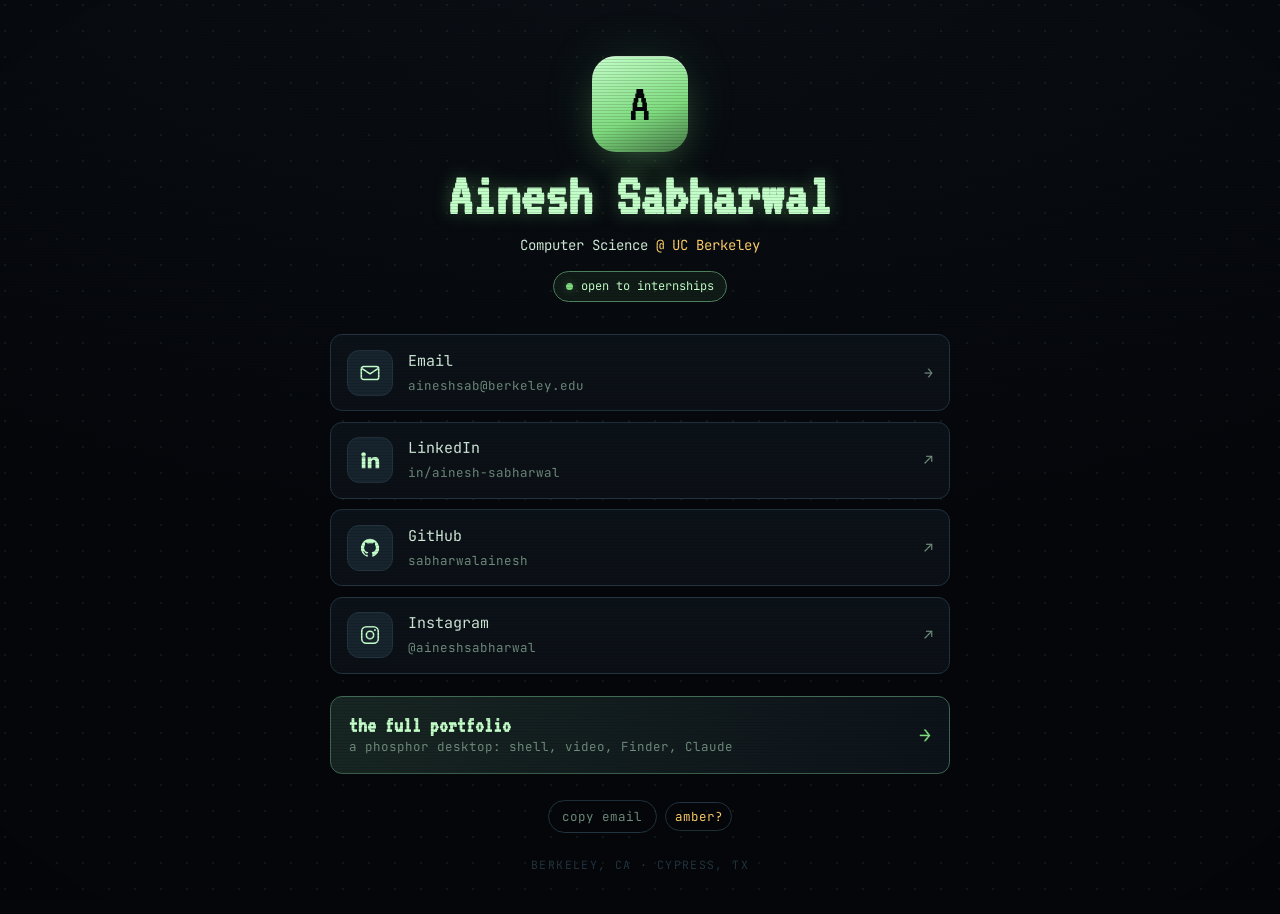
==== commit e97a5e49: "feat: rebuilt links page, bigger chapter logos, window actually parks into the rail - links.html red" ====
--- a/links.html
+++ b/links.html
@@ -4,40 +4,84 @@
   <meta charset="UTF-8" />
   <meta name="viewport" content="width=device-width, initial-scale=1.0" />
   <title>Ainesh Sabharwal - Links</title>
-  <meta name="description" content="All the ways to reach Ainesh Sabharwal - email, GitHub, LinkedIn, Instagram, resume." />
+  <meta name="description" content="Every way to reach Ainesh Sabharwal: email, LinkedIn, GitHub, Instagram." />
   <link rel="preconnect" href="https://fonts.googleapis.com" />
   <link rel="preconnect" href="https://fonts.gstatic.com" crossorigin />
   <link href="https://fonts.googleapis.com/css2?family=VT323&family=JetBrains+Mono:wght@400;500;700&display=swap" rel="stylesheet" />
   <link rel="stylesheet" href="style.css" />
   <style>
-    body { height: auto; min-height: 100vh; min-height: 100dvh; overflow: auto; }
-    .links-page { min-height: 100vh; min-height: 100dvh; display: grid; place-items: center; padding: 4rem 1rem; position: relative; z-index: 1; }
-    .links-card { width: min(560px, 100%); background: var(--panel); border: 1px solid var(--edge); border-radius: 6px; box-shadow: 0 0 40px rgba(0,0,0,.5), 0 0 30px var(--phos-glow); overflow: hidden; }
-    .links-card .window__bar { display: flex; align-items: center; gap: .7rem; padding: .5rem .8rem; background: linear-gradient(var(--panel-bar), var(--panel)); border-bottom: 1px solid var(--edge); font-size: 12px; }
-    .links-body { padding: 1.4rem 1.3rem 1.2rem; }
-    .links-name { font-family: var(--font-display); font-size: clamp(34px, 7vw, 48px); color: var(--phos-bright); text-shadow: 0 0 14px var(--phos-glow); line-height: 1; }
-    .links-sub { color: var(--ink-dim); font-size: 12.5px; margin-top: .35rem; letter-spacing: .04em; }
-    .links-list { list-style: none; margin-top: 1.3rem; display: grid; gap: .5rem; }
-    .links-list a { display: grid; grid-template-columns: 7.5ch 1fr auto; align-items: center; gap: .8rem; padding: .7rem .9rem; border: 1px solid var(--edge); border-radius: 4px; background: var(--bg-soft); color: var(--ink); font-size: 13.5px; transition: border-color .15s, background .15s, transform .15s var(--ease), box-shadow .15s; }
-    .links-list a:hover { border-color: var(--phos); background: var(--edge-soft); transform: translateX(4px); box-shadow: 0 0 14px var(--phos-glow); }
-    .links-list .pk { font-family: var(--font-display); font-size: 19px; color: var(--amber); letter-spacing: .06em; }
-    .links-list .val { overflow: hidden; text-overflow: ellipsis; white-space: nowrap; }
-    .links-list .arr { color: var(--ink-dim); font-size: 12px; }
-    .links-list a:hover .arr { color: var(--phos-bright); }
-    .links-foot { margin-top: 1.2rem; display: flex; justify-content: space-between; align-items: center; gap: 1rem; font-size: 11.5px; color: var(--ink-dim); letter-spacing: .08em; flex-wrap: wrap; }
-    .links-foot a { color: var(--phos); border-bottom: 1px dotted var(--ink-dim); }
-    .links-foot a:hover { color: var(--phos-bright); }
-    .links-foot button { background: none; border: 1px solid var(--edge); color: var(--amber); padding: .2rem .55rem; cursor: pointer; font: inherit; }
-    .links-foot button:hover { border-color: var(--phos); color: var(--phos-bright); }
-    .links-toast { position: fixed; bottom: 1.2rem; left: 50%; transform: translateX(-50%); background: var(--panel); border: 1px solid var(--phos); color: var(--phos-bright); padding: .4rem .9rem; font-size: 12px; border-radius: 4px; opacity: 0; transition: opacity .2s; pointer-events: none; z-index: 5000; }
-    .links-toast.show { opacity: 1; }
+    body { height: auto; min-height: 100vh; min-height: 100dvh; overflow-x: hidden; overflow-y: auto; }
+
+    .lk { position: relative; z-index: 2; min-height: 100vh; min-height: 100dvh; display: grid; place-items: center; padding: 3.5rem 1.1rem 2.5rem; }
+    .lk__inner { width: min(620px, 100%); }
+
+    /* --- header --- */
+    .lk__head { text-align: center; margin-bottom: 2rem; }
+    .lk__mark {
+      width: 96px; height: 96px; margin: 0 auto .9rem; border-radius: 24px;
+      display: grid; place-items: center;
+      font-family: var(--font-display); font-size: 54px; line-height: 1; color: var(--bg);
+      background: linear-gradient(160deg, var(--phos-bright), var(--phos) 60%, color-mix(in srgb, var(--phos) 55%, #000));
+      box-shadow: 0 18px 40px -14px var(--phos-glow), 0 0 60px -18px var(--phos-glow), inset 0 1px 0 rgba(255,255,255,.5);
+    }
+    .lk__name { font-family: var(--font-display); font-size: clamp(40px, 9vw, 60px); line-height: 1; color: var(--phos-bright); text-shadow: 0 0 18px var(--phos-glow); }
+    .lk__role { color: var(--ink); font-size: 14px; margin-top: .5rem; }
+    .lk__role b { color: var(--amber); font-weight: 400; }
+    .lk__status {
+      display: inline-flex; align-items: center; gap: .45rem; margin-top: .9rem;
+      border: 1px solid color-mix(in srgb, var(--phos) 45%, var(--edge)); border-radius: 999px;
+      padding: .3rem .8rem; font-size: 12px; color: var(--phos-bright); background: color-mix(in srgb, var(--phos) 8%, transparent);
+    }
+    .lk__status i { width: 7px; height: 7px; border-radius: 50%; background: var(--phos); box-shadow: 0 0 8px var(--phos-glow); animation: pulse 1.8s ease-in-out infinite; }
+
+    /* --- link cards --- */
+    .lk__links { list-style: none; display: grid; gap: .65rem; }
+    .lk__links li { opacity: 0; transform: translateY(12px); animation: rise .5s var(--ease) forwards; animation-delay: calc(.05s + var(--i) * .07s); }
+    @keyframes rise { to { opacity: 1; transform: none; } }
+    .lk__row {
+      display: grid; grid-template-columns: 46px 1fr auto; align-items: center; gap: .95rem;
+      padding: .85rem 1rem; border: 1px solid var(--edge); border-radius: 12px;
+      background: linear-gradient(var(--panel), var(--bg-soft));
+      color: var(--ink); border-bottom: 1px solid var(--edge);
+      transition: border-color .18s, transform .18s var(--ease), box-shadow .18s, background .18s;
+    }
+    .lk__row:hover { border-color: var(--phos); transform: translateY(-2px); box-shadow: 0 14px 30px -16px var(--phos-glow), 0 0 0 1px color-mix(in srgb, var(--phos) 22%, transparent); }
+    .lk__ico { width: 46px; height: 46px; border-radius: 12px; display: grid; place-items: center; background: var(--edge-soft); border: 1px solid var(--edge); color: var(--phos-bright); }
+    .lk__row:hover .lk__ico { background: color-mix(in srgb, var(--phos) 14%, transparent); border-color: color-mix(in srgb, var(--phos) 40%, var(--edge)); }
+    .lk__ico svg { width: 22px; height: 22px; display: block; }
+    .lk__label { font-size: 15px; color: var(--ink); line-height: 1.25; }
+    .lk__handle { font-size: 12.5px; color: var(--ink-dim); overflow-wrap: anywhere; }
+    .lk__go { color: var(--ink-dim); font-size: 15px; }
+    .lk__row:hover .lk__go { color: var(--phos-bright); }
+
+    /* --- portfolio callout --- */
+    .lk__cta {
+      display: flex; align-items: center; gap: 1rem; margin-top: 1.4rem;
+      padding: 1rem 1.1rem; border-radius: 12px; text-align: left;
+      border: 1px solid color-mix(in srgb, var(--phos) 32%, var(--edge));
+      background: linear-gradient(100deg, color-mix(in srgb, var(--phos) 10%, var(--panel)), var(--panel));
+      color: var(--ink); transition: transform .18s var(--ease), box-shadow .18s;
+    }
+    .lk__cta:hover { transform: translateY(-2px); box-shadow: 0 16px 34px -18px var(--phos-glow); }
+    .lk__cta b { display: block; font-family: var(--font-display); font-size: 22px; color: var(--phos-bright); line-height: 1.1; }
+    .lk__cta span { font-size: 12.5px; color: var(--ink-dim); }
+    .lk__cta em { margin-left: auto; font-style: normal; font-size: 20px; color: var(--phos); }
+
+    /* --- footer --- */
+    .lk__foot { margin-top: 1.6rem; display: flex; align-items: center; justify-content: center; gap: .5rem; flex-wrap: wrap; }
+    .lk__btn { background: none; border: 1px solid var(--edge); border-radius: 999px; color: var(--ink-dim); font: inherit; font-size: 12.5px; padding: .35rem .85rem; cursor: pointer; transition: color .15s, border-color .15s, background .15s; }
+    .lk__btn:hover { color: var(--phos-bright); border-color: var(--phos); background: var(--edge-soft); }
+    .lk__note { text-align: center; color: var(--edge); font-size: 11.5px; letter-spacing: .12em; margin-top: 1.4rem; text-transform: uppercase; }
+
+    .lk__toast { position: fixed; left: 50%; bottom: 1.4rem; transform: translate(-50%, 10px); background: var(--panel); border: 1px solid var(--phos); color: var(--phos-bright); padding: .5rem 1rem; font-size: 12.5px; border-radius: 999px; opacity: 0; transition: opacity .2s, transform .2s var(--ease); pointer-events: none; z-index: 5000; }
+    .lk__toast.show { opacity: 1; transform: translate(-50%, 0); }
+
     @media (max-width: 520px) {
-      .links-page { padding: 2.5rem .8rem; }
-      .links-body { padding: 1.1rem 1rem 1rem; }
-      .links-list a { grid-template-columns: 1fr auto; row-gap: .1rem; padding: .6rem .8rem; }
-      .links-list .pk { grid-column: 1 / -1; font-size: 17px; }
-      .links-list .val { white-space: normal; overflow-wrap: anywhere; font-size: 13px; }
-      .links-list .arr { align-self: end; }
+      .lk { padding: 2.2rem .8rem 2rem; }
+      .lk__mark { width: 78px; height: 78px; font-size: 44px; border-radius: 20px; }
+      .lk__row { grid-template-columns: 40px 1fr auto; gap: .75rem; padding: .75rem .8rem; }
+      .lk__ico { width: 40px; height: 40px; }
+      .lk__label { font-size: 14px; }
     }
   </style>
 </head>
@@ -46,39 +90,66 @@
   <div class="crt-scanlines" aria-hidden="true"></div>
   <div class="crt-vignette" aria-hidden="true"></div>
 
-  <main class="links-page">
-    <div class="links-card">
-      <div class="window__bar">
-        <span class="tb-traffic"><i></i><i></i><i></i></span>
-        <span class="tb-title">links.net - modem</span>
-        <span class="tb-actions"><i class="dot live"></i>online</span>
+  <main class="lk">
+    <div class="lk__inner">
+      <header class="lk__head">
+        <div class="lk__mark" aria-hidden="true">A</div>
+        <h1 class="lk__name">Ainesh Sabharwal</h1>
+        <p class="lk__role">Computer Science <b>@ UC Berkeley</b></p>
+        <p class="lk__status"><i></i> open to internships</p>
+      </header>
+
+      <ul class="lk__links">
+        <li style="--i:0">
+          <a class="lk__row" href="mailto:aineshsab@berkeley.edu">
+            <span class="lk__ico"><svg viewBox="0 0 24 24" fill="none" stroke="currentColor" stroke-width="1.7"><rect x="2.5" y="5" width="19" height="14" rx="2.5"/><path d="M3 7l9 6 9-6" stroke-linecap="round"/></svg></span>
+            <span><span class="lk__label">Email</span><br /><span class="lk__handle">aineshsab@berkeley.edu</span></span>
+            <span class="lk__go">&rarr;</span>
+          </a>
+        </li>
+        <li style="--i:1">
+          <a class="lk__row" href="https://www.linkedin.com/in/ainesh-sabharwal" target="_blank" rel="noopener">
+            <span class="lk__ico"><svg viewBox="0 0 24 24" fill="currentColor"><path d="M4.98 3.5a2.5 2.5 0 1 1 0 5 2.5 2.5 0 0 1 0-5zM3 9h4v12H3zM9.5 9h3.8v1.7h.05c.53-.95 1.83-1.95 3.76-1.95C21 8.75 22 11 22 14.1V21h-4v-6.1c0-1.45-.03-3.3-2.05-3.3-2.05 0-2.36 1.57-2.36 3.2V21h-4z"/></svg></span>
+            <span><span class="lk__label">LinkedIn</span><br /><span class="lk__handle">in/ainesh-sabharwal</span></span>
+            <span class="lk__go">&#8599;</span>
+          </a>
+        </li>
+        <li style="--i:2">
+          <a class="lk__row" href="https://github.com/sabharwalainesh" target="_blank" rel="noopener">
+            <span class="lk__ico"><svg viewBox="0 0 24 24" fill="currentColor"><path d="M12 2a10 10 0 0 0-3.16 19.49c.5.09.68-.22.68-.48v-1.7c-2.78.6-3.37-1.34-3.37-1.34-.45-1.16-1.11-1.47-1.11-1.47-.91-.62.07-.61.07-.61 1 .07 1.53 1.03 1.53 1.03.9 1.53 2.36 1.09 2.94.83.09-.65.35-1.09.63-1.34-2.22-.25-4.56-1.11-4.56-4.95 0-1.09.39-1.99 1.03-2.69-.1-.25-.45-1.27.1-2.65 0 0 .84-.27 2.75 1.03A9.5 9.5 0 0 1 12 6.8c.85 0 1.71.12 2.51.35 1.91-1.3 2.75-1.03 2.75-1.03.55 1.38.2 2.4.1 2.65.64.7 1.03 1.6 1.03 2.69 0 3.85-2.34 4.7-4.57 4.95.36.31.68.92.68 1.85v2.75c0 .26.18.58.69.48A10 10 0 0 0 12 2z"/></svg></span>
+            <span><span class="lk__label">GitHub</span><br /><span class="lk__handle">sabharwalainesh</span></span>
+            <span class="lk__go">&#8599;</span>
+          </a>
+        </li>
+        <li style="--i:3">
+          <a class="lk__row" href="https://www.instagram.com/aineshsabharwal/" target="_blank" rel="noopener">
+            <span class="lk__ico"><svg viewBox="0 0 24 24" fill="none" stroke="currentColor" stroke-width="1.7"><rect x="3" y="3" width="18" height="18" rx="5"/><circle cx="12" cy="12" r="4"/><circle cx="17.4" cy="6.6" r="1.1" fill="currentColor" stroke="none"/></svg></span>
+            <span><span class="lk__label">Instagram</span><br /><span class="lk__handle">@aineshsabharwal</span></span>
+            <span class="lk__go">&#8599;</span>
+          </a>
+        </li>
+      </ul>
+
+      <a class="lk__cta" href="index.html">
+        <span>
+          <b>the full portfolio</b>
+          <span>a phosphor desktop: shell, video, Finder, Claude</span>
+        </span>
+        <em>&rarr;</em>
+      </a>
+
+      <div class="lk__foot">
+        <button class="lk__btn" id="copyMail" type="button">copy email</button>
+        <button class="lk__btn" id="themeToggle" type="button">amber?</button>
       </div>
-      <div class="links-body">
-        <div class="links-name">AINESH SABHARWAL</div>
-        <div class="links-sub">CS @ UC Berkeley · fastest response: email</div>
-
-        <ul class="links-list">
-          <li><a href="mailto:aineshsab@berkeley.edu"><span class="pk">mail</span><span class="val">aineshsab@berkeley.edu</span><span class="arr">→</span></a></li>
-          <li><a href="https://www.linkedin.com/in/ainesh-sabharwal" target="_blank" rel="noopener"><span class="pk">linkedin</span><span class="val">linkedin.com/in/ainesh-sabharwal</span><span class="arr">↗</span></a></li>
-          <li><a href="https://github.com/sabharwalainesh" target="_blank" rel="noopener"><span class="pk">github</span><span class="val">github.com/sabharwalainesh</span><span class="arr">↗</span></a></li>
-          <li><a href="https://www.instagram.com/aineshsabharwal/" target="_blank" rel="noopener"><span class="pk">insta</span><span class="val">instagram.com/aineshsabharwal</span><span class="arr">↗</span></a></li>
-          <li><a href="Ainesh_Sabharwal_Resume.pdf" target="_blank" rel="noopener"><span class="pk">resume</span><span class="val">Ainesh_Sabharwal_Resume.pdf</span><span class="arr">↗</span></a></li>
-          <li><a href="index.html"><span class="pk">site</span><span class="val">full portfolio (phosphor os)</span><span class="arr">→</span></a></li>
-        </ul>
-
-        <div class="links-foot">
-          <span><a href="index.html">← back to portfolio</a></span>
-          <span>
-            <button id="copyMail" type="button">copy email</button>
-            <button id="themeToggle" type="button">amber?</button>
-          </span>
-        </div>
-      </div>
+      <p class="lk__note">Berkeley, CA &middot; Cypress, TX</p>
     </div>
   </main>
-  <div class="links-toast" id="toast">copied</div>
+
+  <div class="lk__toast" id="toast">copied</div>
 
   <script>
+    const EMAIL = "aineshsab@berkeley.edu";
     const THEMES = ["green", "amber", "cyan"];
     const btn = document.getElementById("themeToggle");
     const label = () => { btn.textContent = THEMES[(THEMES.indexOf(document.body.dataset.theme) + 1) % THEMES.length] + "?"; };
@@ -89,11 +160,12 @@
       document.body.dataset.theme = next; label();
       try { localStorage.setItem("phos-theme", next); } catch {}
     });
+
+    const toast = document.getElementById("toast");
+    const say = (msg) => { toast.textContent = msg; toast.classList.add("show"); setTimeout(() => toast.classList.remove("show"), 1700); };
     document.getElementById("copyMail").addEventListener("click", async () => {
-      const t = document.getElementById("toast");
-      try { await navigator.clipboard.writeText("aineshsab@berkeley.edu"); t.textContent = "copied aineshsab@berkeley.edu"; }
-      catch { t.textContent = "aineshsab@berkeley.edu"; }
-      t.classList.add("show"); setTimeout(() => t.classList.remove("show"), 1600);
+      try { await navigator.clipboard.writeText(EMAIL); say("copied " + EMAIL); }
+      catch { say(EMAIL); }
     });
   </script>
 </body>
--- a/style.css
+++ b/style.css
@@ -205,7 +205,10 @@
 .stage__thumb { position: absolute; left: 22px; top: 0; right: 0; bottom: 8px; border-radius: 6px; background: var(--panel); border: 1px solid var(--edge); overflow: hidden; }
 .stage__snap { position: absolute; left: 0; top: 0; transform-origin: 0 0; pointer-events: none; user-select: none; }
 .stage__snap .window { position: static !important; inset: auto !important; opacity: 1 !important; transform: none !important; border-radius: 0; box-shadow: none; }
-.stage__snap .window__bar::after, .stage__snap .crt-flicker { display: none; }
+.stage__snap .window__bar::after, .stage__snap .crt-flicker, .stage__snap .qt__grain { display: none; }
+.stage__snap * { animation: none !important; transition: none !important; }
+/* vw-sized things inside a clone would scale off the viewport, not the thumbnail */
+.stage__snap .qt__badge { width: 26%; border-radius: 10px; box-shadow: none; }
 .stage__thumb.has-snap::before, .stage__thumb.has-snap .stage__lines { display: none; }
 .stage__thumb::before { content: ""; display: block; height: 10px; background: var(--panel-bar); border-bottom: 1px solid var(--edge); }
 .stage__lines { padding: 6px 8px; display: flex; flex-direction: column; gap: 4px; }
@@ -216,8 +219,8 @@
 .stage.is-open .stage__name { opacity: 1; }
 
 .screen--home { pointer-events: none; left: -170px; }   /* span the full desktop so the terminal centres on screen */
-.hero__hi { font-family: var(--font-display); font-size: clamp(22px, 2.4vw, 34px); color: var(--amber); letter-spacing: .06em; line-height: 1; margin-bottom: .25rem; text-shadow: 0 0 10px color-mix(in srgb, var(--amber) 40%, transparent); }
-.window--term { position: absolute; left: 22%; right: 22%; top: 30%; bottom: 3%; width: auto; height: auto; max-height: none; font-family: var(--font-mono); pointer-events: auto; }
+.hero__hi { font-family: var(--font-display); font-size: clamp(26px, 3.2vw, 46px); color: var(--amber); letter-spacing: .06em; line-height: 1; margin-bottom: .25rem; text-shadow: 0 0 10px color-mix(in srgb, var(--amber) 40%, transparent); }
+.window--term { position: absolute; left: 15%; right: 15%; top: 11%; bottom: 8%; width: auto; height: auto; max-height: none; font-family: var(--font-mono); pointer-events: auto; }
 .window--term .window__body { overflow: hidden; }
 
 .window--term .window__body { flex: 0 1 auto; }
@@ -229,7 +232,7 @@
 }
 .window.is-flying, .window.is-parking { will-change: transform, opacity; box-shadow: 0 30px 60px rgba(0,0,0,.45) !important; backface-visibility: hidden; }
 .window.is-flying { transition: transform .36s cubic-bezier(.2, .85, .25, 1), opacity .22s ease-out !important; z-index: 3; }
-.window.is-parking { transition: transform .36s cubic-bezier(.3, .7, .3, 1), opacity .3s ease-in !important; opacity: 0; z-index: 2; }
+.window.is-parking { transition: transform .4s cubic-bezier(.32, .72, .3, 1), opacity .12s ease-in .3s !important; opacity: 0; z-index: 2; }
 
 .window__bar {
   position: relative; display: flex; align-items: center; gap: .6rem;
@@ -267,7 +270,7 @@
 /* ===================== HERO / SHELL ===================== */
 .hero__ascii {
   font-family: var(--font-mono);
-  font-size: clamp(6px, 1.2vw, 12px);
+  font-size: clamp(6px, 1.65vw, 17px);
   line-height: 1.15;
   color: var(--phos-bright);
   text-shadow: 0 0 12px var(--phos-glow);
@@ -281,11 +284,11 @@
   50% { transform: translate(3px, -1px); text-shadow: -3px 0 var(--rose), 3px 0 var(--phos); }
   100% { transform: translate(0); }
 }
-.hero__sub { white-space: pre-wrap; color: var(--phos); text-shadow: 0 0 6px var(--phos-glow); font-size: 14px; margin-bottom: .8rem; min-height: 3.2em; }
+.hero__sub { white-space: pre-wrap; color: var(--phos); text-shadow: 0 0 6px var(--phos-glow); font-size: 15.5px; margin-bottom: .8rem; min-height: 3.2em; }
 .hero__sub .accent { color: var(--phos-bright); font-weight: 700; }
 .hero__sub .amber { color: var(--amber); }
 
-.term__live { display: flex; align-items: baseline; gap: .5ch; flex-wrap: wrap; font-size: 14px; }
+.term__live { display: flex; align-items: baseline; gap: .5ch; flex-wrap: wrap; font-size: 15.5px; }
 .term__prompt { color: var(--amber); white-space: nowrap; }
 .term__input { flex: 1; min-width: 4ch; color: var(--phos-bright); outline: none; caret-color: transparent; word-break: break-word; }
 .term__caret { color: var(--phos-bright); animation: blink 1s steps(1) infinite; margin-left: -.4ch; }
@@ -341,17 +344,27 @@
   box-shadow: inset 0 0 90px rgba(0,0,0,.75);
 }
 .qt__grain {
-  position: absolute; inset: 0; opacity: .07; pointer-events: none;
-  background-image: repeating-conic-gradient(#fff 0% .0001%, #000 .0002% .0003%);
-  background-size: 170px 170px;
-  animation: staticJitter .18s steps(3) infinite;
-}
-@keyframes staticJitter { 0%{transform:translate(0,0)} 33%{transform:translate(-40px,20px)} 66%{transform:translate(30px,-30px)} 100%{transform:translate(0,0)} }
+  position: absolute; inset: 0; opacity: .05; pointer-events: none;
+  /* cheap static film grain: one small SVG tile, no animation (a conic-gradient tile animated at 60fps pinned the renderer) */
+  background-image: url("data:image/svg+xml,%3Csvg xmlns='http://www.w3.org/2000/svg' width='120' height='120'%3E%3Cfilter id='n'%3E%3CfeTurbulence type='fractalNoise' baseFrequency='.9' numOctaves='2'/%3E%3C/filter%3E%3Crect width='120' height='120' filter='url(%23n)' opacity='.55'/%3E%3C/svg%3E");
+  background-size: 120px 120px;
+}
 .qt__flash { position: absolute; inset: 0; background: #fff; opacity: 0; pointer-events: none; }
 .qt__flash.roll { animation: qtcut .35s ease-out 1; }
 @keyframes qtcut { 0% { opacity: .18; } 100% { opacity: 0; } }
 
 .qt__content { position: absolute; inset: 0; padding: 2rem 2.2rem 7.2rem; display: flex; flex-direction: column; justify-content: center; }
+.qt__badge {
+  position: absolute; right: 6%; top: 50%; transform: translateY(-58%);
+  width: clamp(230px, 34vw, 460px); aspect-ratio: 1;
+  border-radius: 32px; display: grid; place-items: center; padding: 6%;
+  background: radial-gradient(120% 120% at 30% 20%, rgba(255,255,255,.97), rgba(226,235,240,.9));
+  box-shadow: 0 30px 70px -20px rgba(0,0,0,.8), 0 0 60px -10px var(--phos-glow), inset 0 1px 0 rgba(255,255,255,.9);
+}
+.qt__badge img { width: 100%; height: 100%; object-fit: contain; display: block; }
+.qt__badge.in { animation: badgeIn .5s var(--ease) both; }
+@keyframes badgeIn { from { opacity: 0; transform: translateY(-58%) scale(.9) rotate(-3deg); } to { opacity: 1; transform: translateY(-58%) scale(1) rotate(0); } }
+.qt__content .vhs__role, .qt__content .vhs__org, .qt__content .vhs__when, .qt__content .vhs__note, .qt__chapter { max-width: min(52ch, 52%); }
 .qt__chapter { font-size: 11px; letter-spacing: .18em; text-transform: uppercase; color: var(--ink-dim); margin-bottom: .5rem; }
 .vhs__role { font-family: var(--font-display); font-size: clamp(26px, 4.2vw, 40px); color: var(--phos-bright); text-shadow: 0 0 16px var(--phos-glow); line-height: 1; }
 .vhs__org { color: var(--amber); margin-top: .35rem; font-size: 14px; }
@@ -683,6 +696,9 @@
 
   .qt__video { min-height: 0; }
   .qt__content { padding: 1.4rem 1.1rem 8.6rem; justify-content: flex-start; }
+  .qt__badge { position: static; transform: none; width: 108px; border-radius: 18px; margin: 0 0 .7rem auto; padding: 9%; }
+  @keyframes badgeIn { from { opacity: 0; transform: scale(.9); } to { opacity: 1; transform: scale(1); } }
+  .qt__content .vhs__role, .qt__content .vhs__org, .qt__content .vhs__when, .qt__content .vhs__note, .qt__chapter { max-width: none; }
   .vhs__role { font-size: clamp(22px, 6.4vw, 30px); }
   .vhs__note { font-size: 12.5px; }
   .qt__hud { width: calc(100% - 1.2rem); bottom: .6rem; padding: .55rem .7rem .6rem; border-radius: 10px; }
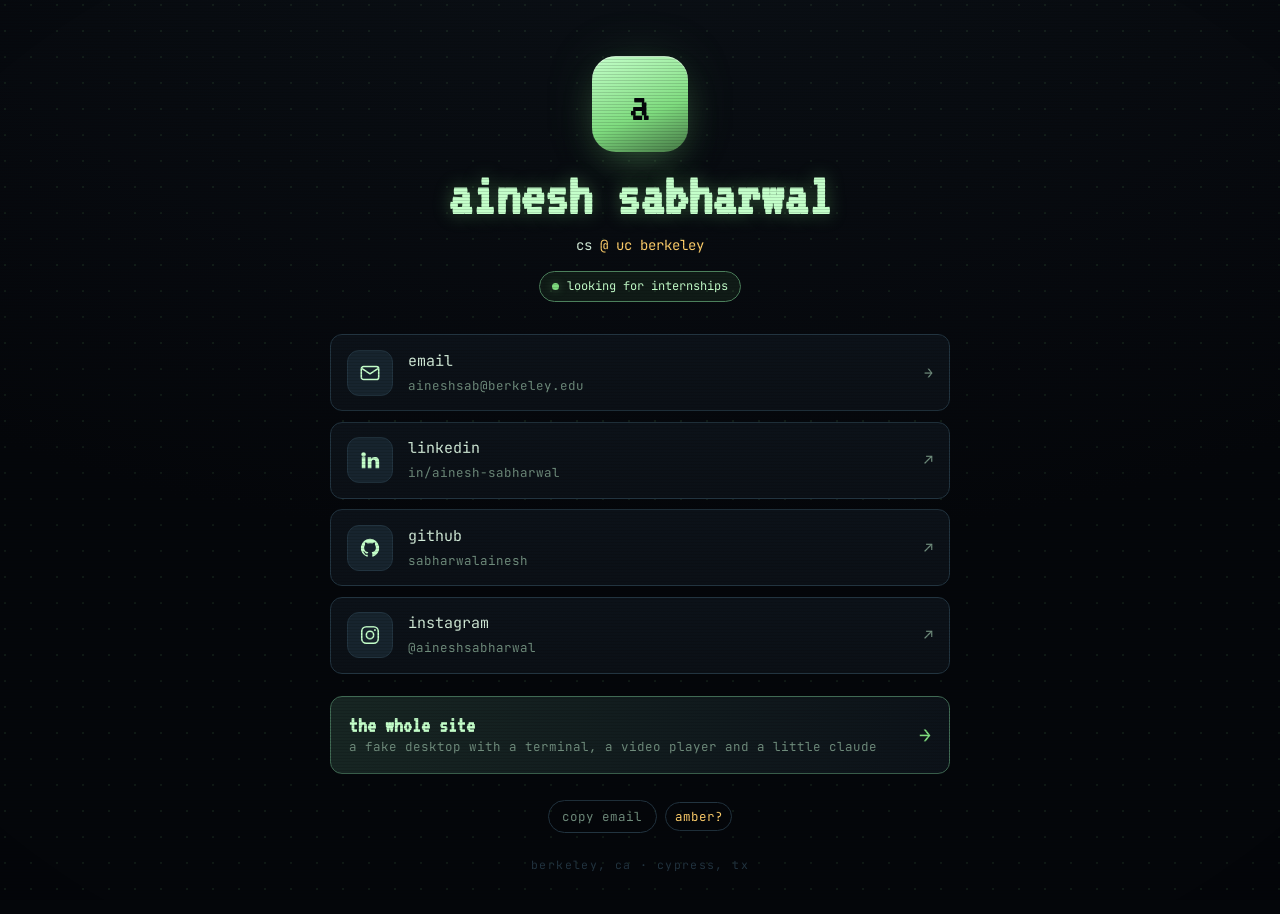
==== commit 6fcaa68e: "feat: pink theme, all lowercase, and copy rewritten in a human voice - Fourth phosphor colour: pink," ====
--- a/links.html
+++ b/links.html
@@ -3,14 +3,14 @@
 <head>
   <meta charset="UTF-8" />
   <meta name="viewport" content="width=device-width, initial-scale=1.0" />
-  <title>Ainesh Sabharwal - Links</title>
-  <meta name="description" content="Every way to reach Ainesh Sabharwal: email, LinkedIn, GitHub, Instagram." />
+  <title>ainesh sabharwal - links</title>
+  <meta name="description" content="every way to reach ainesh sabharwal: email, linkedin, github, instagram." />
   <link rel="preconnect" href="https://fonts.googleapis.com" />
   <link rel="preconnect" href="https://fonts.gstatic.com" crossorigin />
   <link href="https://fonts.googleapis.com/css2?family=VT323&family=JetBrains+Mono:wght@400;500;700&display=swap" rel="stylesheet" />
   <link rel="stylesheet" href="style.css" />
   <style>
-    body { height: auto; min-height: 100vh; min-height: 100dvh; overflow-x: hidden; overflow-y: auto; }
+    body { text-transform: lowercase; height: auto; min-height: 100vh; min-height: 100dvh; overflow-x: hidden; overflow-y: auto; }
 
     .lk { position: relative; z-index: 2; min-height: 100vh; min-height: 100dvh; display: grid; place-items: center; padding: 3.5rem 1.1rem 2.5rem; }
     .lk__inner { width: min(620px, 100%); }
@@ -71,7 +71,7 @@
     .lk__foot { margin-top: 1.6rem; display: flex; align-items: center; justify-content: center; gap: .5rem; flex-wrap: wrap; }
     .lk__btn { background: none; border: 1px solid var(--edge); border-radius: 999px; color: var(--ink-dim); font: inherit; font-size: 12.5px; padding: .35rem .85rem; cursor: pointer; transition: color .15s, border-color .15s, background .15s; }
     .lk__btn:hover { color: var(--phos-bright); border-color: var(--phos); background: var(--edge-soft); }
-    .lk__note { text-align: center; color: var(--edge); font-size: 11.5px; letter-spacing: .12em; margin-top: 1.4rem; text-transform: uppercase; }
+    .lk__note { text-align: center; color: var(--edge); font-size: 11.5px; letter-spacing: .12em; margin-top: 1.4rem; text-transform: lowercase; }
 
     .lk__toast { position: fixed; left: 50%; bottom: 1.4rem; transform: translate(-50%, 10px); background: var(--panel); border: 1px solid var(--phos); color: var(--phos-bright); padding: .5rem 1rem; font-size: 12.5px; border-radius: 999px; opacity: 0; transition: opacity .2s, transform .2s var(--ease); pointer-events: none; z-index: 5000; }
     .lk__toast.show { opacity: 1; transform: translate(-50%, 0); }
@@ -94,37 +94,37 @@
     <div class="lk__inner">
       <header class="lk__head">
         <div class="lk__mark" aria-hidden="true">A</div>
-        <h1 class="lk__name">Ainesh Sabharwal</h1>
-        <p class="lk__role">Computer Science <b>@ UC Berkeley</b></p>
-        <p class="lk__status"><i></i> open to internships</p>
+        <h1 class="lk__name">ainesh sabharwal</h1>
+        <p class="lk__role">cs <b>@ uc berkeley</b></p>
+        <p class="lk__status"><i></i> looking for internships</p>
       </header>
 
       <ul class="lk__links">
         <li style="--i:0">
           <a class="lk__row" href="mailto:aineshsab@berkeley.edu">
             <span class="lk__ico"><svg viewBox="0 0 24 24" fill="none" stroke="currentColor" stroke-width="1.7"><rect x="2.5" y="5" width="19" height="14" rx="2.5"/><path d="M3 7l9 6 9-6" stroke-linecap="round"/></svg></span>
-            <span><span class="lk__label">Email</span><br /><span class="lk__handle">aineshsab@berkeley.edu</span></span>
+            <span><span class="lk__label">email</span><br /><span class="lk__handle">aineshsab@berkeley.edu</span></span>
             <span class="lk__go">&rarr;</span>
           </a>
         </li>
         <li style="--i:1">
           <a class="lk__row" href="https://www.linkedin.com/in/ainesh-sabharwal" target="_blank" rel="noopener">
             <span class="lk__ico"><svg viewBox="0 0 24 24" fill="currentColor"><path d="M4.98 3.5a2.5 2.5 0 1 1 0 5 2.5 2.5 0 0 1 0-5zM3 9h4v12H3zM9.5 9h3.8v1.7h.05c.53-.95 1.83-1.95 3.76-1.95C21 8.75 22 11 22 14.1V21h-4v-6.1c0-1.45-.03-3.3-2.05-3.3-2.05 0-2.36 1.57-2.36 3.2V21h-4z"/></svg></span>
-            <span><span class="lk__label">LinkedIn</span><br /><span class="lk__handle">in/ainesh-sabharwal</span></span>
+            <span><span class="lk__label">linkedin</span><br /><span class="lk__handle">in/ainesh-sabharwal</span></span>
             <span class="lk__go">&#8599;</span>
           </a>
         </li>
         <li style="--i:2">
           <a class="lk__row" href="https://github.com/sabharwalainesh" target="_blank" rel="noopener">
             <span class="lk__ico"><svg viewBox="0 0 24 24" fill="currentColor"><path d="M12 2a10 10 0 0 0-3.16 19.49c.5.09.68-.22.68-.48v-1.7c-2.78.6-3.37-1.34-3.37-1.34-.45-1.16-1.11-1.47-1.11-1.47-.91-.62.07-.61.07-.61 1 .07 1.53 1.03 1.53 1.03.9 1.53 2.36 1.09 2.94.83.09-.65.35-1.09.63-1.34-2.22-.25-4.56-1.11-4.56-4.95 0-1.09.39-1.99 1.03-2.69-.1-.25-.45-1.27.1-2.65 0 0 .84-.27 2.75 1.03A9.5 9.5 0 0 1 12 6.8c.85 0 1.71.12 2.51.35 1.91-1.3 2.75-1.03 2.75-1.03.55 1.38.2 2.4.1 2.65.64.7 1.03 1.6 1.03 2.69 0 3.85-2.34 4.7-4.57 4.95.36.31.68.92.68 1.85v2.75c0 .26.18.58.69.48A10 10 0 0 0 12 2z"/></svg></span>
-            <span><span class="lk__label">GitHub</span><br /><span class="lk__handle">sabharwalainesh</span></span>
+            <span><span class="lk__label">github</span><br /><span class="lk__handle">sabharwalainesh</span></span>
             <span class="lk__go">&#8599;</span>
           </a>
         </li>
         <li style="--i:3">
           <a class="lk__row" href="https://www.instagram.com/aineshsabharwal/" target="_blank" rel="noopener">
             <span class="lk__ico"><svg viewBox="0 0 24 24" fill="none" stroke="currentColor" stroke-width="1.7"><rect x="3" y="3" width="18" height="18" rx="5"/><circle cx="12" cy="12" r="4"/><circle cx="17.4" cy="6.6" r="1.1" fill="currentColor" stroke="none"/></svg></span>
-            <span><span class="lk__label">Instagram</span><br /><span class="lk__handle">@aineshsabharwal</span></span>
+            <span><span class="lk__label">instagram</span><br /><span class="lk__handle">@aineshsabharwal</span></span>
             <span class="lk__go">&#8599;</span>
           </a>
         </li>
@@ -132,8 +132,8 @@
 
       <a class="lk__cta" href="index.html">
         <span>
-          <b>the full portfolio</b>
-          <span>a phosphor desktop: shell, video, Finder, Claude</span>
+          <b>the whole site</b>
+          <span>a fake desktop with a terminal, a video player and a little claude</span>
         </span>
         <em>&rarr;</em>
       </a>
@@ -142,7 +142,7 @@
         <button class="lk__btn" id="copyMail" type="button">copy email</button>
         <button class="lk__btn" id="themeToggle" type="button">amber?</button>
       </div>
-      <p class="lk__note">Berkeley, CA &middot; Cypress, TX</p>
+      <p class="lk__note">berkeley, ca &middot; cypress, tx</p>
     </div>
   </main>
 
@@ -150,7 +150,7 @@
 
   <script>
     const EMAIL = "aineshsab@berkeley.edu";
-    const THEMES = ["green", "amber", "cyan"];
+    const THEMES = ["green", "amber", "cyan", "pink"];
     const btn = document.getElementById("themeToggle");
     const label = () => { btn.textContent = THEMES[(THEMES.indexOf(document.body.dataset.theme) + 1) % THEMES.length] + "?"; };
     try { const s = localStorage.getItem("phos-theme"); if (THEMES.includes(s)) document.body.dataset.theme = s; } catch {}
--- a/style.css
+++ b/style.css
@@ -23,10 +23,16 @@
   --ease: cubic-bezier(.2, .75, .2, 1);
   --bar-h: 42px;
   --tick-h: 30px;
+  --dock-h: 78px;
+  --tilt: 13deg;                       /* Stage Manager card angle */
 }
 body[data-theme="amber"] {
   --ink: #f4e6c6; --ink-dim: #a98d5e;
   --phos: #ffbf49; --phos-bright: #ffe3ab; --phos-glow: rgba(255,191,73,.35); --amber: #8fe0d0;
+}
+body[data-theme="pink"] {
+  --ink: #ffdcec; --ink-dim: #b8879e;
+  --phos: #ff6fb5; --phos-bright: #ffc4de; --phos-glow: rgba(255,111,181,.38); --amber: #7fe3ff;
 }
 body[data-theme="cyan"] {
   --ink: #d0eef4; --ink-dim: #6d9aa2;
@@ -40,6 +46,7 @@
   background: radial-gradient(130% 100% at 50% -10%, var(--bg-soft), var(--bg) 70%);
   color: var(--ink);
   font-family: var(--font-mono);
+  text-transform: lowercase;          /* the whole thing is written lowercase on purpose */
   font-size: 15px; line-height: 1.6;
 }
 ::selection { background: var(--phos); color: #04120a; }
@@ -137,7 +144,8 @@
 
 /* ---- fullscreen snapping screens: only one frame visible ---- */
 /* apps live in an absolutely-positioned slot on the desktop; only the active one is shown */
-.apps { position: absolute; top: 44px; left: 196px; right: 26px; bottom: 26px; z-index: 6; perspective: 1600px; perspective-origin: 0% 50%; }
+.apps { position: absolute; top: 44px; left: 196px; right: 26px; bottom: calc(var(--dock-h) + 14px); z-index: 6; }
+.apps.in-swap, .apps.in-swap > .screen { transform-style: preserve-3d; }
 .screen { position: absolute; inset: 0; display: none; align-items: stretch; justify-content: stretch; padding: 0; }
 .screen.is-on { display: flex; }
 .screen.is-off { display: flex; pointer-events: none; }
@@ -153,7 +161,7 @@
   transition: box-shadow .4s, border-color .4s;
 }
 /* ===================== macOS DESKTOP (hero) ===================== */
-.desktop { position: relative; width: 100%; height: 100%; overflow: hidden; font-family: -apple-system, "SF Pro Text", "Helvetica Neue", system-ui, sans-serif; color: #fff; }
+.desktop { position: relative; width: 100%; height: 100%; overflow: hidden; perspective: 1500px; perspective-origin: 0 50%; font-family: -apple-system, "SF Pro Text", "Helvetica Neue", system-ui, sans-serif; color: #fff; }
 .desktop__wall { position: absolute; inset: 0; background: linear-gradient(180deg, #0f2440 0%, #274f80 30%, #5f8bb8 58%, #a99a86 72%, #4d5750 82%, #1f2823 100%); }
 .desktop__clouds { position: absolute; inset: 0 0 35% 0; opacity: .45;
   background:
@@ -193,15 +201,20 @@
 .deskicon__folder::before { content: ""; position: absolute; left: 0; top: -7px; width: 40%; height: 12px; border-radius: 5px 5px 0 0; background: #2f8bf0; }
 
 /* stage manager rail — hidden off the left edge, slides in with a spring */
-.stage { position: absolute; left: 0; top: 48px; bottom: 24px; width: 180px; display: flex; flex-direction: column; justify-content: center; gap: 18px; z-index: 4; perspective: 900px; perspective-origin: 100% 50%; padding-left: 10px; }
-.stage__card { position: relative; width: 150px; height: 74px; cursor: pointer; transform-origin: 0 50%;
-  transform: translateX(-72%) rotateY(28deg) scale(.86); opacity: .55;
+.stage { position: absolute; left: 0; top: 48px; bottom: calc(var(--dock-h) + 14px); width: 180px; display: flex; flex-direction: column; justify-content: center; gap: 18px; z-index: 4; transform-style: preserve-3d; padding-left: 10px; }
+.stage__card { position: relative; width: 150px; height: 74px; cursor: pointer; transform-origin: 22px 0;
+  transform: translateX(-72%) rotateY(30deg) scale(.86); opacity: .55;
   transition: transform .42s cubic-bezier(.2, .85, .25, 1), opacity .3s, filter .3s; transition-delay: calc(var(--i, 0) * 28ms);
   filter: drop-shadow(0 10px 18px rgba(0,0,0,.5)); }
-.stage.is-open .stage__card { transform: translateX(0) rotateY(14deg) scale(1); opacity: 1; }
-.stage.is-open .stage__card:hover { transform: translateX(10px) rotateY(6deg) scale(1.04); }
+.stage.is-open .stage__card { transform: rotateY(var(--tilt)); opacity: 1; }
+.stage.is-open .stage__card:hover { transform: translateX(8px) rotateY(calc(var(--tilt) * .45)) scale(1.05); }
 .stage__card.is-active { display: none; }
-.stage__card.is-leaving { transition: transform .3s cubic-bezier(.3, .7, .3, 1), opacity .2s; transform: translateX(-120%) rotateY(30deg) scale(.7); opacity: 0; }
+.stage.no-anim .stage__card { transition: none !important; }
+.stage.no-tilt .stage__card { transform: none !important; }   /* measured flat, so the landing box is exact */
+/* a card taking over a slot: its chrome fades in while the window shrinks onto it */
+.stage__card.is-landing .stage__app, .stage__card.is-landing .stage__name { animation: stageChromeIn .5s ease .1s both; }
+@keyframes stageChromeIn { from { opacity: 0; transform: scale(.72); } to { opacity: 1; transform: none; } }
+.stage__card.is-landing .stage__name { transform-origin: 0 50%; }
 .stage__thumb { position: absolute; left: 22px; top: 0; right: 0; bottom: 8px; border-radius: 6px; background: var(--panel); border: 1px solid var(--edge); overflow: hidden; }
 .stage__snap { position: absolute; left: 0; top: 0; transform-origin: 0 0; pointer-events: none; user-select: none; }
 .stage__snap .window { position: static !important; inset: auto !important; opacity: 1 !important; transform: none !important; border-radius: 0; box-shadow: none; }
@@ -219,21 +232,35 @@
 .stage.is-open .stage__name { opacity: 1; }
 
 .screen--home { pointer-events: none; left: -170px; }   /* span the full desktop so the terminal centres on screen */
-.hero__hi { font-family: var(--font-display); font-size: clamp(26px, 3.2vw, 46px); color: var(--amber); letter-spacing: .06em; line-height: 1; margin-bottom: .25rem; text-shadow: 0 0 10px color-mix(in srgb, var(--amber) 40%, transparent); }
+.hero__hi { font-family: var(--font-display); font-size: clamp(26px, 3.2vw, 46px); color: var(--amber); letter-spacing: .06em; line-height: 1; margin-bottom: .25rem; text-shadow: 0 0 10px color-mix(in srgb, var(--amber) 40%, transparent); min-height: 1em; }
+.hero__caret { display: inline-block; width: .5em; height: .82em; margin-left: .06em; background: var(--amber); box-shadow: 0 0 10px color-mix(in srgb, var(--amber) 60%, transparent); vertical-align: -.06em; animation: caretBlink 1s steps(2) infinite; }
+.hero__caret.is-done { animation: caretBlink 1.1s steps(2) infinite; opacity: .5; }
+.hero__caret.is-hidden { display: none; }
+@keyframes caretBlink { 50% { opacity: 0; } }
+/* the name wipes in behind a bright leading edge */
+.hero__banner { position: relative; }
+.hero__banner.is-wiping::after {
+  content: ""; position: absolute; top: 0; bottom: 0; width: 12px; left: var(--wipe, 0px);
+  background: linear-gradient(90deg, transparent, var(--phos-bright));
+  filter: blur(2px); opacity: .85; pointer-events: none;
+}
 .window--term { position: absolute; left: 15%; right: 15%; top: 11%; bottom: 8%; width: auto; height: auto; max-height: none; font-family: var(--font-mono); pointer-events: auto; }
-.window--term .window__body { overflow: hidden; }
+.window--term .window__body { overflow-y: auto; }
 
 .window--term .window__body { flex: 0 1 auto; }
 .screen.is-on .window {
-  transform: perspective(1100px) rotateX(var(--rx, 0deg)) rotateY(var(--ry, 0deg));
+  transform: translate(var(--dx, 0px), var(--dy, 0px));
   box-shadow: 0 22px 74px rgba(0,0,0,.62), 0 0 44px -12px var(--phos-glow);
   border-color: color-mix(in srgb, var(--phos) 32%, var(--edge));
-  transition: box-shadow .4s, border-color .4s, transform .18s ease-out;
+  transition: box-shadow .4s, border-color .4s;
 }
 .window.is-flying, .window.is-parking { will-change: transform, opacity; box-shadow: 0 30px 60px rgba(0,0,0,.45) !important; backface-visibility: hidden; }
-.window.is-flying { transition: transform .36s cubic-bezier(.2, .85, .25, 1), opacity .22s ease-out !important; z-index: 3; }
-.window.is-parking { transition: transform .4s cubic-bezier(.32, .72, .3, 1), opacity .12s ease-in .3s !important; opacity: 0; z-index: 2; }
-
+.window.is-flying { transition: transform .46s cubic-bezier(.42, .04, .22, 1) !important; opacity: 1; z-index: 3; }
+.window.is-parking { transition: transform .46s cubic-bezier(.42, .04, .22, 1) !important; opacity: 1; z-index: 2; }
+
+.window__bar, .window__bar--qt, .finder__toolbar, .chat__top { cursor: grab; }
+.window.is-dragging { cursor: grabbing; transition: none !important; box-shadow: 0 34px 80px rgba(0,0,0,.7), 0 0 44px -10px var(--phos-glow) !important; }
+.window.is-dragging .window__bar, .window.is-dragging .finder__toolbar, .window.is-dragging .chat__top { cursor: grabbing; }
 .window__bar {
   position: relative; display: flex; align-items: center; gap: .6rem;
   padding: .45rem .8rem;
@@ -284,6 +311,10 @@
   50% { transform: translate(3px, -1px); text-shadow: -3px 0 var(--rose), 3px 0 var(--phos); }
   100% { transform: translate(0); }
 }
+.hero__banner { overflow: hidden; }
+/* the terminal body is a flex column: without this its children get squeezed on
+   short screens and the text lines end up drawn on top of each other */
+.window--term .window__body > * { flex: 0 0 auto; }
 .hero__sub { white-space: pre-wrap; color: var(--phos); text-shadow: 0 0 6px var(--phos-glow); font-size: 15.5px; margin-bottom: .8rem; min-height: 3.2em; }
 .hero__sub .accent { color: var(--phos-bright); font-weight: 700; }
 .hero__sub .amber { color: var(--amber); }
@@ -321,11 +352,21 @@
 .meter__val { font-size: 12px; color: var(--ink-dim); }
 .monitor__graphs { margin-top: 1.4rem; flex: 1; min-height: 120px; display: grid; grid-template-columns: repeat(3, minmax(0, 1fr)); gap: .9rem; }
 .graph { border: 1px solid var(--edge); border-radius: 5px; background: var(--bg-soft); padding: .55rem .7rem .6rem; display: flex; flex-direction: column; min-height: 0; }
-.graph__t { font-size: 11.5px; letter-spacing: .1em; color: var(--ink-dim); text-transform: uppercase; margin-bottom: .45rem; }
+.graph__t { font-size: 11.5px; letter-spacing: .1em; color: var(--ink-dim); text-transform: lowercase; margin-bottom: .45rem; }
 .graph__t b { color: var(--amber); font-weight: 400; margin-left: .4rem; font-family: var(--font-display); font-size: 16px; letter-spacing: .05em; }
-.graph__bars { flex: 1; min-height: 0; display: flex; align-items: flex-end; gap: 2px; border-bottom: 1px solid var(--edge); }
-.graph__bars i { flex: 1; height: 0; background: var(--phos); opacity: .75; box-shadow: 0 0 6px var(--phos-glow); transition: height .2s linear; }
-.graph__bars i:last-child { opacity: 1; background: var(--phos-bright); }
+.graph__plot { position: relative; flex: 1; min-height: 0; }
+.graph__bars { position: absolute; inset: 0; display: flex; align-items: flex-end; gap: 2px; border-bottom: 1px solid var(--edge); }
+.graph__bars i { flex: 1; height: 0; background: var(--phos); opacity: .7; box-shadow: 0 0 6px var(--phos-glow); transition: height .18s linear, background .3s, opacity .3s; }
+.graph__bars i.warm { background: var(--amber); box-shadow: 0 0 7px color-mix(in srgb, var(--amber) 55%, transparent); opacity: .85; }
+.graph__bars i.hot { background: var(--rose); box-shadow: 0 0 9px color-mix(in srgb, var(--rose) 60%, transparent); opacity: 1; }
+.graph__bars i:last-child { opacity: 1; filter: brightness(1.35); }
+/* peak line, sits where the highest sample in the window was */
+.graph__peak { position: absolute; left: 0; right: 0; bottom: 0; height: 1px; background: repeating-linear-gradient(90deg, var(--ink-dim) 0 3px, transparent 3px 7px); opacity: .5; transition: bottom .35s var(--ease); pointer-events: none; }
+.graph__hint { font-size: 10px; letter-spacing: .08em; color: var(--edge); margin-top: .35rem; text-transform: lowercase; transition: color .2s; }
+.graph__hint i { font-style: normal; color: var(--ink-dim); }
+.graph:hover .graph__hint { color: var(--ink-dim); }
+.graph.is-live { border-color: color-mix(in srgb, var(--phos) 45%, var(--edge)); box-shadow: 0 0 18px -8px var(--phos-glow); }
+.graph.is-live .graph__t { color: var(--ink); }
 
 /* ===================== QUICKTIME (experience) ===================== */
 .window--qt { width: 100%; }
@@ -365,7 +406,7 @@
 .qt__badge.in { animation: badgeIn .5s var(--ease) both; }
 @keyframes badgeIn { from { opacity: 0; transform: translateY(-58%) scale(.9) rotate(-3deg); } to { opacity: 1; transform: translateY(-58%) scale(1) rotate(0); } }
 .qt__content .vhs__role, .qt__content .vhs__org, .qt__content .vhs__when, .qt__content .vhs__note, .qt__chapter { max-width: min(52ch, 52%); }
-.qt__chapter { font-size: 11px; letter-spacing: .18em; text-transform: uppercase; color: var(--ink-dim); margin-bottom: .5rem; }
+.qt__chapter { font-size: 11px; letter-spacing: .18em; text-transform: lowercase; color: var(--ink-dim); margin-bottom: .5rem; }
 .vhs__role { font-family: var(--font-display); font-size: clamp(26px, 4.2vw, 40px); color: var(--phos-bright); text-shadow: 0 0 16px var(--phos-glow); line-height: 1; }
 .vhs__org { color: var(--amber); margin-top: .35rem; font-size: 14px; }
 .vhs__when { color: var(--ink-dim); font-size: 12px; margin-top: .15rem; }
@@ -489,16 +530,38 @@
 .finder__status { flex-shrink: 0; border-top: 1px solid var(--edge); padding: .3rem .9rem; font-size: 11.5px; color: var(--ink-dim); text-align: center; }
 
 /* ===================== TROPHIES ===================== */
-.trophies { display: grid; grid-template-columns: repeat(auto-fill, minmax(230px, 1fr)); gap: .9rem; align-content: start; }
-.trophy { padding: 1.1rem; }
-.trophy { position: relative; overflow: hidden; border: 1px solid var(--edge); border-radius: 6px; background: var(--bg-soft); padding: .9rem; display: flex; gap: .7rem; align-items: flex-start; }
-.trophy::after { content: ""; position: absolute; top: 0; left: -60%; width: 40%; height: 100%; background: linear-gradient(105deg, transparent, rgba(255,255,255,.18), transparent); transform: skewX(-18deg); }
-.screen.is-on .trophy::after { animation: shine 1.1s var(--ease) both; animation-delay: calc(.6s + var(--i,0) * .1s); }
+.honors__head { display: flex; align-items: flex-start; justify-content: space-between; gap: 1rem; margin-bottom: 1.3rem; }
+.honors__sub { color: var(--ink-dim); font-size: 12.5px; margin-top: -.6rem; }
+.honors__ring {
+  flex: 0 0 auto; width: 74px; height: 74px; border-radius: 50%; display: grid; place-items: center;
+  background: conic-gradient(var(--phos) calc(var(--p, 0) * 1%), color-mix(in srgb, var(--edge) 80%, transparent) 0);
+  transition: background 1.2s var(--ease);
+}
+.honors__ring::before { content: ""; position: absolute; width: 58px; height: 58px; border-radius: 50%; background: var(--panel); }
+.honors__ring span { position: relative; font-family: var(--font-display); font-size: 20px; color: var(--ink-dim); letter-spacing: .04em; }
+.honors__ring b { color: var(--phos-bright); font-weight: 400; }
+
+.trophies { display: grid; grid-template-columns: repeat(auto-fit, minmax(320px, 1fr)); gap: 1rem; align-content: start; max-width: 1100px; }
+.trophy {
+  position: relative; overflow: hidden; border: 1px solid var(--edge); border-radius: 12px;
+  background: linear-gradient(150deg, color-mix(in srgb, var(--tc) 9%, var(--bg-soft)), var(--bg-soft) 60%);
+  padding: 1.1rem 1.15rem; display: flex; gap: 1rem; align-items: flex-start;
+}
+.trophy::after { content: ""; position: absolute; top: 0; left: -60%; width: 40%; height: 100%; background: linear-gradient(105deg, transparent, rgba(255,255,255,.16), transparent); transform: skewX(-18deg); }
+.screen.is-on .trophy::after { animation: shine 1.1s var(--ease) both; animation-delay: calc(.5s + var(--i,0) * .12s); }
 @keyframes shine { to { left: 130%; } }
-.trophy__ico { font-family: var(--font-display); font-size: 28px; color: var(--amber); line-height: 1; }
-.trophy__txt { font-size: 13px; }
-.trophy__txt b { color: var(--phos-bright); display: block; font-weight: 500; }
-.trophy__txt span { color: var(--ink-dim); }
+.trophy__medal {
+  flex: 0 0 auto; width: 58px; height: 58px; border-radius: 50%; display: grid; place-items: center;
+  font-family: var(--font-display); font-size: 27px; color: var(--tc);
+  background: radial-gradient(circle at 34% 28%, color-mix(in srgb, var(--tc) 26%, transparent), transparent 62%), var(--panel);
+  border: 1px solid color-mix(in srgb, var(--tc) 55%, var(--edge));
+  box-shadow: inset 0 0 14px -4px color-mix(in srgb, var(--tc) 60%, transparent), 0 6px 16px -10px color-mix(in srgb, var(--tc) 80%, transparent);
+  transition: transform .25s var(--ease), box-shadow .25s;
+}
+.trophy__tag { display: inline-block; font-size: 10px; letter-spacing: .14em; text-transform: lowercase; color: var(--tc); border: 1px solid color-mix(in srgb, var(--tc) 40%, var(--edge)); border-radius: 999px; padding: .1rem .5rem; margin-bottom: .45rem; }
+.trophy__body b { display: block; color: var(--phos-bright); font-weight: 500; font-size: 15px; line-height: 1.25; }
+.trophy__org { color: var(--amber); font-size: 12px; }
+.trophy__note { color: var(--ink-dim); font-size: 12.5px; margin-top: .5rem; line-height: 1.5; }
 
 /* ===================== NET ===================== */
 .net__status { white-space: pre-wrap; color: var(--phos); text-shadow: 0 0 6px var(--phos-glow); font-size: 13px; min-height: 5.5em; margin-bottom: 1rem; }
@@ -511,25 +574,57 @@
 .ports .pk { color: var(--amber); width: 5rem; flex-shrink: 0; font-size: 12px; }
 .net__ascii { margin-top: 1.1rem; color: var(--edge); font-size: 12px; line-height: 1.3; user-select: none; }
 
-/* ===================== TICKER ===================== */
-.ticker {
-  position: fixed; left: 0; right: 0; bottom: 0; z-index: 4000; height: var(--tick-h);
-  background: linear-gradient(#0f1720, var(--panel-bar));
-  border-top: 1px solid var(--edge);
-  overflow: hidden; display: flex; align-items: center;
-}
-.ticker__track {
-  display: inline-flex; gap: 3rem; white-space: nowrap;
-  font-size: 12px; color: var(--ink-dim); letter-spacing: .06em;
-  animation: tick 30s linear infinite;
-  padding-left: 100%;
-}
-.ticker__track b { color: var(--phos); font-weight: 400; }
-.ticker__track em { color: var(--amber); font-style: normal; }
-@keyframes tick { to { transform: translateX(-100%); } }
-.ticker:hover .ticker__track { animation-play-state: paused; }
-
-/* ===================== JUICE ===================== */
+/* ===================== DOCK ===================== */
+.dock { position: fixed; left: 0; right: 0; bottom: 8px; z-index: 4200; display: flex; justify-content: center; pointer-events: none; }
+.dock__inner {
+  pointer-events: auto; display: flex; align-items: flex-end; gap: 6px;
+  padding: 7px 10px; border-radius: 20px; max-width: calc(100% - 2rem); overflow: visible;
+  background: color-mix(in srgb, var(--panel-bar) 62%, transparent);
+  border: 1px solid color-mix(in srgb, #fff 12%, transparent);
+  backdrop-filter: blur(22px) saturate(1.5); -webkit-backdrop-filter: blur(22px) saturate(1.5);
+  box-shadow: 0 16px 40px rgba(0,0,0,.5), inset 0 1px 0 rgba(255,255,255,.12);
+}
+.dock__sep { width: 1px; align-self: stretch; margin: 4px 5px; background: rgba(255,255,255,.16); flex: 0 0 auto; }
+.dock__item {
+  position: relative; flex: 0 0 auto; width: 52px; height: 52px; border: 0; padding: 0; cursor: pointer;
+  background: none; transform-origin: 50% 100%; will-change: transform;
+  transition: transform .22s var(--ease);
+}
+/* while the pointer is over the dock the transform is driven per frame, so the
+   easing transition has to get out of the way or the icons lag behind */
+.dock__inner.is-magnifying .dock__item, .dock__inner.no-mag .dock__item { transition: none; }
+.dock__tile {
+  position: relative; width: 100%; height: 100%; border-radius: 23%; display: grid; place-items: center;
+  background: var(--bg); overflow: hidden;
+  box-shadow: 0 7px 15px -4px rgba(0,0,0,.55), inset 0 1px 0 rgba(255,255,255,.35), inset 0 0 0 .5px rgba(0,0,0,.35);
+}
+/* the gloss every macOS icon plate has */
+.dock__tile::after {
+  content: ""; position: absolute; inset: 0 0 52% 0;
+  background: linear-gradient(rgba(255,255,255,.26), rgba(255,255,255,.05));
+  pointer-events: none;
+}
+.dock__tile svg { position: relative; width: 62%; height: 62%; display: block; }
+/* running indicator */
+.dock__item::after {
+  content: ""; position: absolute; left: 50%; bottom: -5px; width: 4px; height: 4px; border-radius: 50%;
+  transform: translateX(-50%); background: var(--ink-dim); opacity: 0; transition: opacity .2s, background .2s;
+}
+.dock__item.is-open::after { opacity: .75; }
+.dock__item.is-active::after { opacity: 1; background: var(--phos); box-shadow: 0 0 7px var(--phos-glow); }
+/* label */
+.dock__item::before {
+  content: attr(data-label); position: absolute; left: 50%; bottom: calc(100% + 12px); transform: translateX(-50%) translateY(4px);
+  padding: .28rem .6rem; border-radius: 7px; white-space: nowrap; font-size: 12px; color: var(--ink);
+  background: color-mix(in srgb, var(--panel) 88%, transparent); border: 1px solid var(--edge);
+  opacity: 0; pointer-events: none; transition: opacity .16s, transform .16s var(--ease);
+}
+.dock__item:hover::before { opacity: 1; transform: translateX(-50%) translateY(0); }
+.dock__item:active .dock__tile { filter: brightness(.85); }
+@keyframes dockBounce { 0%,100% { translate: 0 0; } 40% { translate: 0 -16px; } }
+.dock__item.is-bouncing { animation: dockBounce .55s var(--ease) 2; }
+
+/* ===================== JUICE ===================== *//* ===================== JUICE ===================== */
 .squash { transform: scale(.94) !important; transition: transform .07s !important; }
 
 #sfxToggle { background: none; border: 1px solid var(--edge); color: var(--ink-dim); padding: .2rem .55rem; cursor: pointer; transition: color .15s, border-color .15s, box-shadow .15s; }
@@ -553,9 +648,9 @@
 @keyframes icobounce { 30% { transform: translateY(-5px) rotate(-4deg) scale(1.12); } 60% { transform: translateY(1px) rotate(3deg); } 100% { transform: none; } }
 
 /* trophies: lift + glow on hover */
-.trophy { transition: opacity .5s var(--ease), transform .5s var(--ease), border-color .18s, box-shadow .18s; }
-.trophy:hover { transform: translateY(-4px) rotate(-.5deg) !important; border-color: var(--amber); box-shadow: 0 12px 26px -10px rgba(255, 207, 107, .35); }
-.trophy:hover .trophy__ico { animation: icobounce .45s var(--ease); }
+.trophy { transition: transform .22s var(--ease), border-color .18s, box-shadow .18s; }
+.trophy:hover { transform: translateY(-4px); border-color: color-mix(in srgb, var(--tc) 60%, var(--edge)); box-shadow: 0 16px 30px -14px color-mix(in srgb, var(--tc) 75%, transparent); }
+.trophy:hover .trophy__medal { transform: scale(1.08) rotate(-4deg); box-shadow: inset 0 0 18px -3px color-mix(in srgb, var(--tc) 70%, transparent), 0 0 22px -6px color-mix(in srgb, var(--tc) 85%, transparent); }
 
 /* ports: jack blinks + arrow slides in on hover */
 .ports a { position: relative; overflow: hidden; transition: border-color .15s, background .15s, transform .15s var(--ease); }
@@ -626,7 +721,7 @@
 
 /* ===================== RESPONSIVE ===================== */
 @media (max-width: 860px) {
-  :root { --bar-h: 40px; --tick-h: 26px; }
+  :root { --bar-h: 40px; --tick-h: 26px; --dock-h: 62px; }
   .menubar { padding: 0 .7rem; gap: .5rem; font-size: 12px; }
   .menubar__logo { font-size: 20px; }
   .crumbs span:not(.crumbs__file), .crumbs i { display: none; }
@@ -639,14 +734,15 @@
   #sfxToggle, #themeToggle { padding: .15rem .4rem; font-size: 11px; }
 
   .layout { grid-template-columns: 1fr; }
-  .apps { top: 46px; left: 6px; right: 6px; bottom: 6px; }
+  .apps { top: calc(var(--bar-h) + 6px); left: 6px; right: 6px; bottom: calc(var(--dock-h) + 8px); }
   .stage { display: none; }
   .screen--home { left: 0; }
-  .window--term { left: 0; right: 0; top: 40%; bottom: 0; }
+  .window--term { left: 0; right: 0; top: 16%; bottom: 0; }
   .hero__hi { font-size: 20px; }
 
-  /* horizontal jump strip pinned under the menubar */
-  .mobilenav {
+  /* the dock handles navigation on phones, so the jump strip is redundant */
+  .mobilenav { display: none; }
+  .mobilenav--unused {
     display: flex; gap: .35rem; position: fixed; top: var(--bar-h); left: 0; right: 0; z-index: 3900;
     padding: .35rem .6rem; overflow-x: auto; scrollbar-width: none; -webkit-overflow-scrolling: touch;
     background: color-mix(in srgb, var(--panel) 88%, transparent); backdrop-filter: blur(6px);
@@ -683,7 +779,8 @@
   .msg--user .msg__body { max-width: 85%; }
   .chat__scroll { padding: .3rem .8rem; }
   .chat__composer { width: calc(100% - 1.4rem); }
-  .hero__sub, .term__live { font-size: 13px; }
+  .hero__sub { font-size: 13px; min-height: 0; }
+  .term__live { font-size: 13px; }
   .term__tip { font-size: 11px; }
   .editor__code { font-size: 12.5px; padding: .7rem .7rem; }
   .editor__gutter { padding: .7rem .4rem; font-size: 12px; }
@@ -711,10 +808,13 @@
   .finder__toolbar { padding: .45rem .6rem; gap: .5rem; }
   .finder__tools .finder__tool:not(#finderShare), .finder__toolgroup { display: none; }
   .finder__search { width: 110px; }
-  .finder__content { grid-template-columns: 1fr; grid-template-rows: auto minmax(0, 1fr); }
-  .finder__grid { grid-template-columns: repeat(auto-fill, minmax(92px, 1fr)); gap: .8rem .3rem; padding: .9rem .6rem; max-height: 46%; }
+  .finder__content { grid-template-columns: 1fr; grid-template-rows: max-content minmax(0, 1fr); }
+  /* one sideways-scrolling strip of folders, so no vertical space is wasted */
+  .finder__grid { display: flex; gap: .55rem; padding: .7rem .5rem; max-height: none; overflow-x: auto; overflow-y: hidden; scrollbar-width: none; }
+  .finder__grid::-webkit-scrollbar { display: none; }
+  .folder { flex: 0 0 86px; }
   .folder__ico { width: 56px; height: 42px; }
-  .finder__preview { border-left: 0; border-top: 1px solid var(--edge); padding: .9rem .8rem; }
+  .finder__preview { border-left: 0; border-top: 1px solid var(--edge); padding: .8rem; overflow-y: auto; }
   .finder__preview .finder__bigico { display: none; }
   .finder__preview h3 { font-size: 22px; }
   .finder__preview pre { font-size: 12px; }
@@ -731,7 +831,14 @@
   .ports .pk { width: 4.4rem; }
   .net__ascii { display: none; }
 
-  .ticker__track { font-size: 11px; gap: 2rem; animation-duration: 22s; }
+  :root { --dock-h: 62px; }
+  .dock__inner { gap: 3px; padding: 5px 7px; border-radius: 16px; overflow-x: auto; scrollbar-width: none; }
+  .dock__item { width: 42px; height: 42px; }
+  .dock__tile { border-radius: 11px; font-size: 21px; }
+  .dock__item::before { display: none; }
+  .honors__head { flex-direction: column; gap: .4rem; }
+  .honors__ring { width: 58px; height: 58px; }
+  .honors__ring::before { width: 44px; height: 44px; }
 }
 @media (max-width: 420px) {
   .crumbs { display: none; }
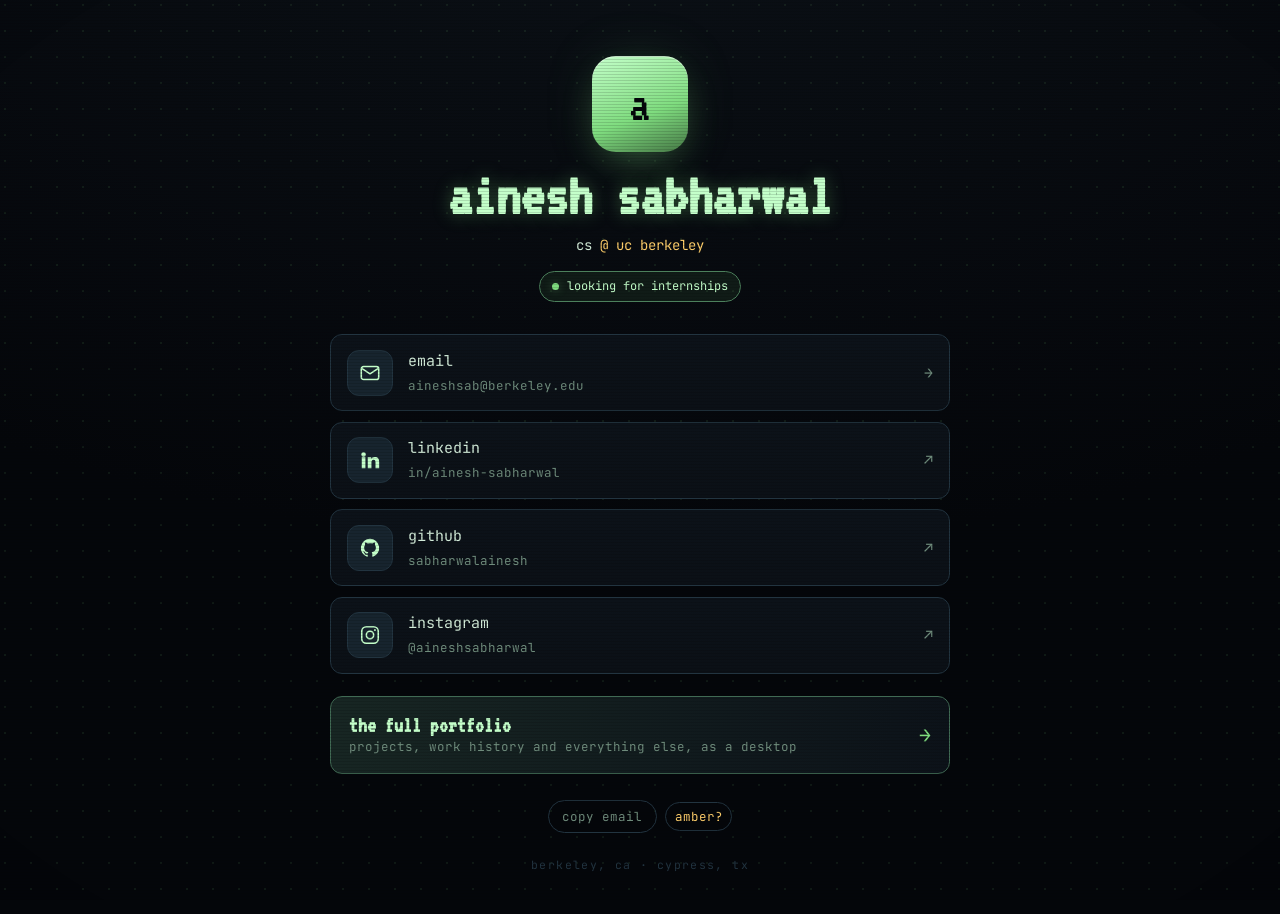
==== commit 1f49d9f4: "fix: rail cards clickable, greeting visible; copy dialled back to professional - The rail cards coul" ====
--- a/links.html
+++ b/links.html
@@ -132,8 +132,8 @@
 
       <a class="lk__cta" href="index.html">
         <span>
-          <b>the whole site</b>
-          <span>a fake desktop with a terminal, a video player and a little claude</span>
+          <b>the full portfolio</b>
+          <span>projects, work history and everything else, as a desktop</span>
         </span>
         <em>&rarr;</em>
       </a>
--- a/style.css
+++ b/style.css
@@ -25,6 +25,7 @@
   --tick-h: 30px;
   --dock-h: 78px;
   --tilt: 13deg;                       /* Stage Manager card angle */
+  --persp: 900px;
 }
 body[data-theme="amber"] {
   --ink: #f4e6c6; --ink-dim: #a98d5e;
@@ -145,7 +146,6 @@
 /* ---- fullscreen snapping screens: only one frame visible ---- */
 /* apps live in an absolutely-positioned slot on the desktop; only the active one is shown */
 .apps { position: absolute; top: 44px; left: 196px; right: 26px; bottom: calc(var(--dock-h) + 14px); z-index: 6; }
-.apps.in-swap, .apps.in-swap > .screen { transform-style: preserve-3d; }
 .screen { position: absolute; inset: 0; display: none; align-items: stretch; justify-content: stretch; padding: 0; }
 .screen.is-on { display: flex; }
 .screen.is-off { display: flex; pointer-events: none; }
@@ -161,7 +161,7 @@
   transition: box-shadow .4s, border-color .4s;
 }
 /* ===================== macOS DESKTOP (hero) ===================== */
-.desktop { position: relative; width: 100%; height: 100%; overflow: hidden; perspective: 1500px; perspective-origin: 0 50%; font-family: -apple-system, "SF Pro Text", "Helvetica Neue", system-ui, sans-serif; color: #fff; }
+.desktop { position: relative; width: 100%; height: 100%; overflow: hidden; font-family: -apple-system, "SF Pro Text", "Helvetica Neue", system-ui, sans-serif; color: #fff; }
 .desktop__wall { position: absolute; inset: 0; background: linear-gradient(180deg, #0f2440 0%, #274f80 30%, #5f8bb8 58%, #a99a86 72%, #4d5750 82%, #1f2823 100%); }
 .desktop__clouds { position: absolute; inset: 0 0 35% 0; opacity: .45;
   background:
@@ -201,13 +201,13 @@
 .deskicon__folder::before { content: ""; position: absolute; left: 0; top: -7px; width: 40%; height: 12px; border-radius: 5px 5px 0 0; background: #2f8bf0; }
 
 /* stage manager rail — hidden off the left edge, slides in with a spring */
-.stage { position: absolute; left: 0; top: 48px; bottom: calc(var(--dock-h) + 14px); width: 180px; display: flex; flex-direction: column; justify-content: center; gap: 18px; z-index: 4; transform-style: preserve-3d; padding-left: 10px; }
+.stage { position: absolute; left: 0; top: 48px; bottom: calc(var(--dock-h) + 14px); width: 180px; display: flex; flex-direction: column; justify-content: center; gap: 18px; z-index: 4; padding-left: 10px; }
 .stage__card { position: relative; width: 150px; height: 74px; cursor: pointer; transform-origin: 22px 0;
-  transform: translateX(-72%) rotateY(30deg) scale(.86); opacity: .55;
+  transform: translateX(-72%) perspective(var(--persp)) rotateY(30deg) scale(.86); opacity: .55;
   transition: transform .42s cubic-bezier(.2, .85, .25, 1), opacity .3s, filter .3s; transition-delay: calc(var(--i, 0) * 28ms);
   filter: drop-shadow(0 10px 18px rgba(0,0,0,.5)); }
-.stage.is-open .stage__card { transform: rotateY(var(--tilt)); opacity: 1; }
-.stage.is-open .stage__card:hover { transform: translateX(8px) rotateY(calc(var(--tilt) * .45)) scale(1.05); }
+.stage.is-open .stage__card { transform: perspective(var(--persp)) rotateY(var(--tilt)); opacity: 1; }
+.stage.is-open .stage__card:hover { transform: translateX(8px) perspective(var(--persp)) rotateY(calc(var(--tilt) * .45)) scale(1.05); }
 .stage__card.is-active { display: none; }
 .stage.no-anim .stage__card { transition: none !important; }
 .stage.no-tilt .stage__card { transform: none !important; }   /* measured flat, so the landing box is exact */
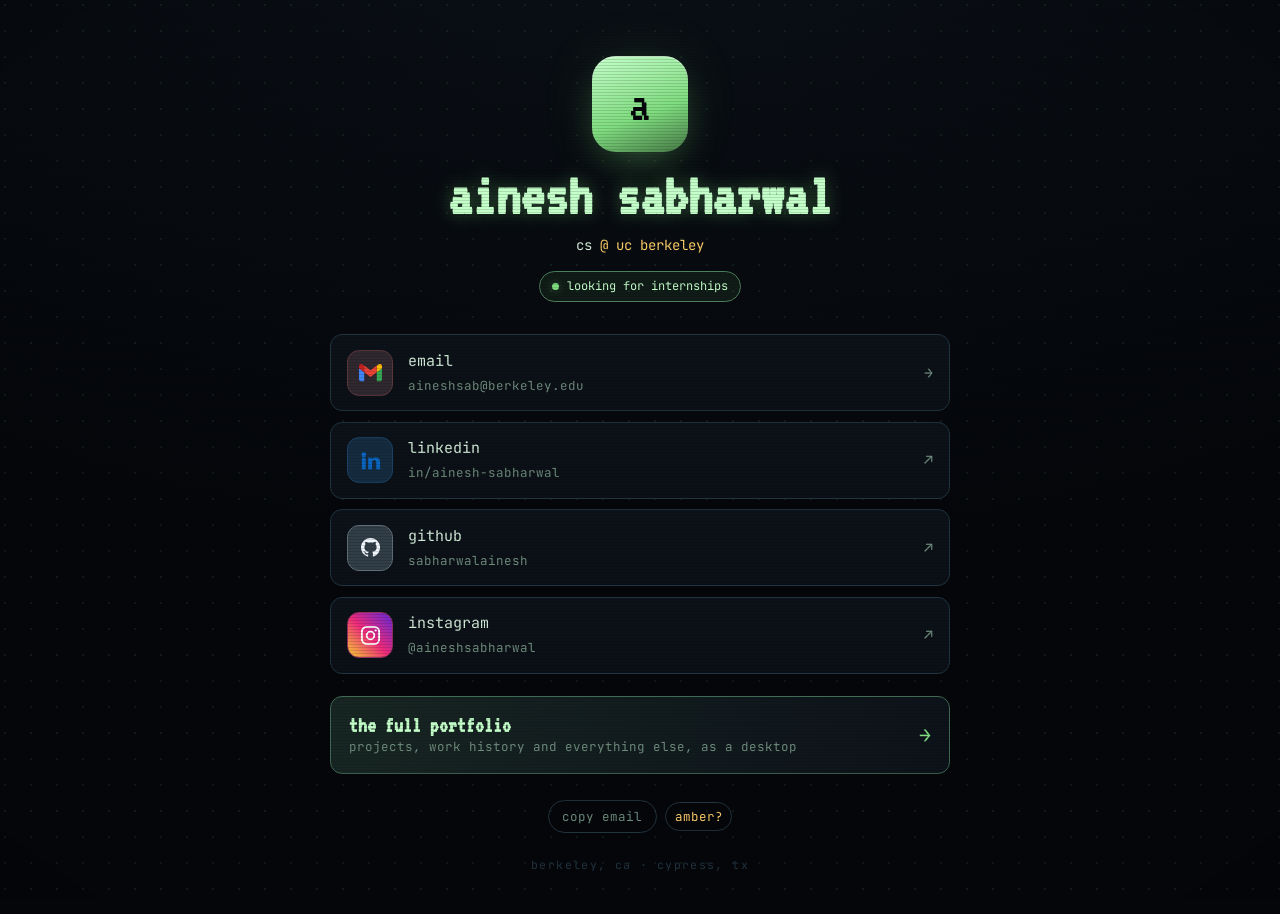
==== commit 82138f94: "feat: full-color brand logos on links page Each link row sets a --brand var; the icon tile, border, " ====
--- a/links.html
+++ b/links.html
@@ -45,14 +45,24 @@
       color: var(--ink); border-bottom: 1px solid var(--edge);
       transition: border-color .18s, transform .18s var(--ease), box-shadow .18s, background .18s;
     }
-    .lk__row:hover { border-color: var(--phos); transform: translateY(-2px); box-shadow: 0 14px 30px -16px var(--phos-glow), 0 0 0 1px color-mix(in srgb, var(--phos) 22%, transparent); }
-    .lk__ico { width: 46px; height: 46px; border-radius: 12px; display: grid; place-items: center; background: var(--edge-soft); border: 1px solid var(--edge); color: var(--phos-bright); }
-    .lk__row:hover .lk__ico { background: color-mix(in srgb, var(--phos) 14%, transparent); border-color: color-mix(in srgb, var(--phos) 40%, var(--edge)); }
-    .lk__ico svg { width: 22px; height: 22px; display: block; }
+    .lk__row { --brand: var(--phos); }
+    .lk__row:hover { border-color: var(--brand); transform: translateY(-2px); box-shadow: 0 14px 30px -16px color-mix(in srgb, var(--brand) 60%, transparent), 0 0 0 1px color-mix(in srgb, var(--brand) 22%, transparent); }
+    .lk__ico {
+      width: 46px; height: 46px; border-radius: 12px; display: grid; place-items: center;
+      background: color-mix(in srgb, var(--brand) 12%, var(--edge-soft));
+      border: 1px solid color-mix(in srgb, var(--brand) 30%, var(--edge));
+      transition: background .18s, border-color .18s, box-shadow .18s;
+    }
+    .lk__row:hover .lk__ico { background: color-mix(in srgb, var(--brand) 22%, var(--edge-soft)); border-color: color-mix(in srgb, var(--brand) 60%, var(--edge)); box-shadow: 0 0 18px -6px color-mix(in srgb, var(--brand) 70%, transparent); }
+    .lk__ico svg { width: 23px; height: 23px; display: block; }
+    /* instagram's mark is a gradient, so the tile carries it */
+    .lk__ico--ig { background: linear-gradient(45deg, #f9ce34, #ee2a7b 48%, #6228d7); border-color: color-mix(in srgb, #ee2a7b 55%, var(--edge)); }
+    .lk__row:hover .lk__ico--ig { background: linear-gradient(45deg, #f9ce34, #ee2a7b 48%, #6228d7); }
+    .lk__go { transition: color .18s; }
     .lk__label { font-size: 15px; color: var(--ink); line-height: 1.25; }
     .lk__handle { font-size: 12.5px; color: var(--ink-dim); overflow-wrap: anywhere; }
     .lk__go { color: var(--ink-dim); font-size: 15px; }
-    .lk__row:hover .lk__go { color: var(--phos-bright); }
+    .lk__row:hover .lk__go { color: var(--brand); }
 
     /* --- portfolio callout --- */
     .lk__cta {
@@ -101,29 +111,29 @@
 
       <ul class="lk__links">
         <li style="--i:0">
-          <a class="lk__row" href="mailto:aineshsab@berkeley.edu">
-            <span class="lk__ico"><svg viewBox="0 0 24 24" fill="none" stroke="currentColor" stroke-width="1.7"><rect x="2.5" y="5" width="19" height="14" rx="2.5"/><path d="M3 7l9 6 9-6" stroke-linecap="round"/></svg></span>
+          <a class="lk__row" href="mailto:aineshsab@berkeley.edu" style="--brand:#ea4335">
+            <span class="lk__ico"><svg viewBox="0 0 24 18" aria-hidden="true"><path fill="#4285f4" d="M1.636 18h3.819V8.727L0 4.5v11.864C0 17.263.732 18 1.636 18z"/><path fill="#34a853" d="M18.545 18h3.819c.904 0 1.636-.737 1.636-1.636V4.5l-5.455 4.227z"/><path fill="#fbbc04" d="M18.545 1.636v7.091L24 4.5V2.455c0-1.86-2.104-2.92-3.6-1.8z"/><path fill="#ea4335" d="M5.455 8.727V1.636L12 6.545l6.545-4.909v7.091L12 13.636z"/><path fill="#c5221f" d="M0 2.455V4.5l5.455 4.227V1.636L3.6.655C2.104-.465 0 .595 0 2.455z"/></svg></span>
             <span><span class="lk__label">email</span><br /><span class="lk__handle">aineshsab@berkeley.edu</span></span>
             <span class="lk__go">&rarr;</span>
           </a>
         </li>
         <li style="--i:1">
-          <a class="lk__row" href="https://www.linkedin.com/in/ainesh-sabharwal" target="_blank" rel="noopener">
-            <span class="lk__ico"><svg viewBox="0 0 24 24" fill="currentColor"><path d="M4.98 3.5a2.5 2.5 0 1 1 0 5 2.5 2.5 0 0 1 0-5zM3 9h4v12H3zM9.5 9h3.8v1.7h.05c.53-.95 1.83-1.95 3.76-1.95C21 8.75 22 11 22 14.1V21h-4v-6.1c0-1.45-.03-3.3-2.05-3.3-2.05 0-2.36 1.57-2.36 3.2V21h-4z"/></svg></span>
+          <a class="lk__row" href="https://www.linkedin.com/in/ainesh-sabharwal" target="_blank" rel="noopener" style="--brand:#0a66c2">
+            <span class="lk__ico"><svg viewBox="0 0 24 24" fill="#0a66c2" aria-hidden="true"><path d="M4.98 3.5a2.5 2.5 0 1 1 0 5 2.5 2.5 0 0 1 0-5zM3 9h4v12H3zM9.5 9h3.8v1.7h.05c.53-.95 1.83-1.95 3.76-1.95C21 8.75 22 11 22 14.1V21h-4v-6.1c0-1.45-.03-3.3-2.05-3.3-2.05 0-2.36 1.57-2.36 3.2V21h-4z"/></svg></span>
             <span><span class="lk__label">linkedin</span><br /><span class="lk__handle">in/ainesh-sabharwal</span></span>
             <span class="lk__go">&#8599;</span>
           </a>
         </li>
         <li style="--i:2">
-          <a class="lk__row" href="https://github.com/sabharwalainesh" target="_blank" rel="noopener">
-            <span class="lk__ico"><svg viewBox="0 0 24 24" fill="currentColor"><path d="M12 2a10 10 0 0 0-3.16 19.49c.5.09.68-.22.68-.48v-1.7c-2.78.6-3.37-1.34-3.37-1.34-.45-1.16-1.11-1.47-1.11-1.47-.91-.62.07-.61.07-.61 1 .07 1.53 1.03 1.53 1.03.9 1.53 2.36 1.09 2.94.83.09-.65.35-1.09.63-1.34-2.22-.25-4.56-1.11-4.56-4.95 0-1.09.39-1.99 1.03-2.69-.1-.25-.45-1.27.1-2.65 0 0 .84-.27 2.75 1.03A9.5 9.5 0 0 1 12 6.8c.85 0 1.71.12 2.51.35 1.91-1.3 2.75-1.03 2.75-1.03.55 1.38.2 2.4.1 2.65.64.7 1.03 1.6 1.03 2.69 0 3.85-2.34 4.7-4.57 4.95.36.31.68.92.68 1.85v2.75c0 .26.18.58.69.48A10 10 0 0 0 12 2z"/></svg></span>
+          <a class="lk__row" href="https://github.com/sabharwalainesh" target="_blank" rel="noopener" style="--brand:#f0f6fc">
+            <span class="lk__ico"><svg viewBox="0 0 24 24" fill="#f0f6fc" aria-hidden="true"><path d="M12 2a10 10 0 0 0-3.16 19.49c.5.09.68-.22.68-.48v-1.7c-2.78.6-3.37-1.34-3.37-1.34-.45-1.16-1.11-1.47-1.11-1.47-.91-.62.07-.61.07-.61 1 .07 1.53 1.03 1.53 1.03.9 1.53 2.36 1.09 2.94.83.09-.65.35-1.09.63-1.34-2.22-.25-4.56-1.11-4.56-4.95 0-1.09.39-1.99 1.03-2.69-.1-.25-.45-1.27.1-2.65 0 0 .84-.27 2.75 1.03A9.5 9.5 0 0 1 12 6.8c.85 0 1.71.12 2.51.35 1.91-1.3 2.75-1.03 2.75-1.03.55 1.38.2 2.4.1 2.65.64.7 1.03 1.6 1.03 2.69 0 3.85-2.34 4.7-4.57 4.95.36.31.68.92.68 1.85v2.75c0 .26.18.58.69.48A10 10 0 0 0 12 2z"/></svg></span>
             <span><span class="lk__label">github</span><br /><span class="lk__handle">sabharwalainesh</span></span>
             <span class="lk__go">&#8599;</span>
           </a>
         </li>
         <li style="--i:3">
-          <a class="lk__row" href="https://www.instagram.com/aineshsabharwal/" target="_blank" rel="noopener">
-            <span class="lk__ico"><svg viewBox="0 0 24 24" fill="none" stroke="currentColor" stroke-width="1.7"><rect x="3" y="3" width="18" height="18" rx="5"/><circle cx="12" cy="12" r="4"/><circle cx="17.4" cy="6.6" r="1.1" fill="currentColor" stroke="none"/></svg></span>
+          <a class="lk__row" href="https://www.instagram.com/aineshsabharwal/" target="_blank" rel="noopener" style="--brand:#ee2a7b">
+            <span class="lk__ico lk__ico--ig"><svg viewBox="0 0 24 24" fill="none" stroke="#fff" stroke-width="1.9" aria-hidden="true"><rect x="3" y="3" width="18" height="18" rx="5"/><circle cx="12" cy="12" r="4"/><circle cx="17.4" cy="6.6" r="1.15" fill="#fff" stroke="none"/></svg></span>
             <span><span class="lk__label">instagram</span><br /><span class="lk__handle">@aineshsabharwal</span></span>
             <span class="lk__go">&#8599;</span>
           </a>
--- a/style.css
+++ b/style.css
@@ -209,12 +209,19 @@
 .stage.is-open .stage__card { transform: perspective(var(--persp)) rotateY(var(--tilt)); opacity: 1; }
 .stage.is-open .stage__card:hover { transform: translateX(8px) perspective(var(--persp)) rotateY(calc(var(--tilt) * .45)) scale(1.05); }
 .stage__card.is-active { display: none; }
+.stage:not(.is-open) .stage__card { transition-delay: 0s; }   /* stagger on the way out only */
 .stage.no-anim .stage__card { transition: none !important; }
 .stage.no-tilt .stage__card { transform: none !important; }   /* measured flat, so the landing box is exact */
 /* a card taking over a slot: its chrome fades in while the window shrinks onto it */
 .stage__card.is-landing .stage__app, .stage__card.is-landing .stage__name { animation: stageChromeIn .5s ease .1s both; }
 @keyframes stageChromeIn { from { opacity: 0; transform: scale(.72); } to { opacity: 1; transform: none; } }
 .stage__card.is-landing .stage__name { transform-origin: 0 50%; }
+/* the slot itself stays empty while the window shrinks onto it: no placeholder box,
+   just the desktop showing through until the window itself is the thumbnail */
+.stage__card.is-landing .stage__thumb { background: transparent; border-color: transparent; }
+.stage__card.is-landing .stage__thumb::before,
+.stage__card.is-landing .stage__lines,
+.stage__card.is-landing .stage__snap { visibility: hidden; }
 .stage__thumb { position: absolute; left: 22px; top: 0; right: 0; bottom: 8px; border-radius: 6px; background: var(--panel); border: 1px solid var(--edge); overflow: hidden; }
 .stage__snap { position: absolute; left: 0; top: 0; transform-origin: 0 0; pointer-events: none; user-select: none; }
 .stage__snap .window { position: static !important; inset: auto !important; opacity: 1 !important; transform: none !important; border-radius: 0; box-shadow: none; }
